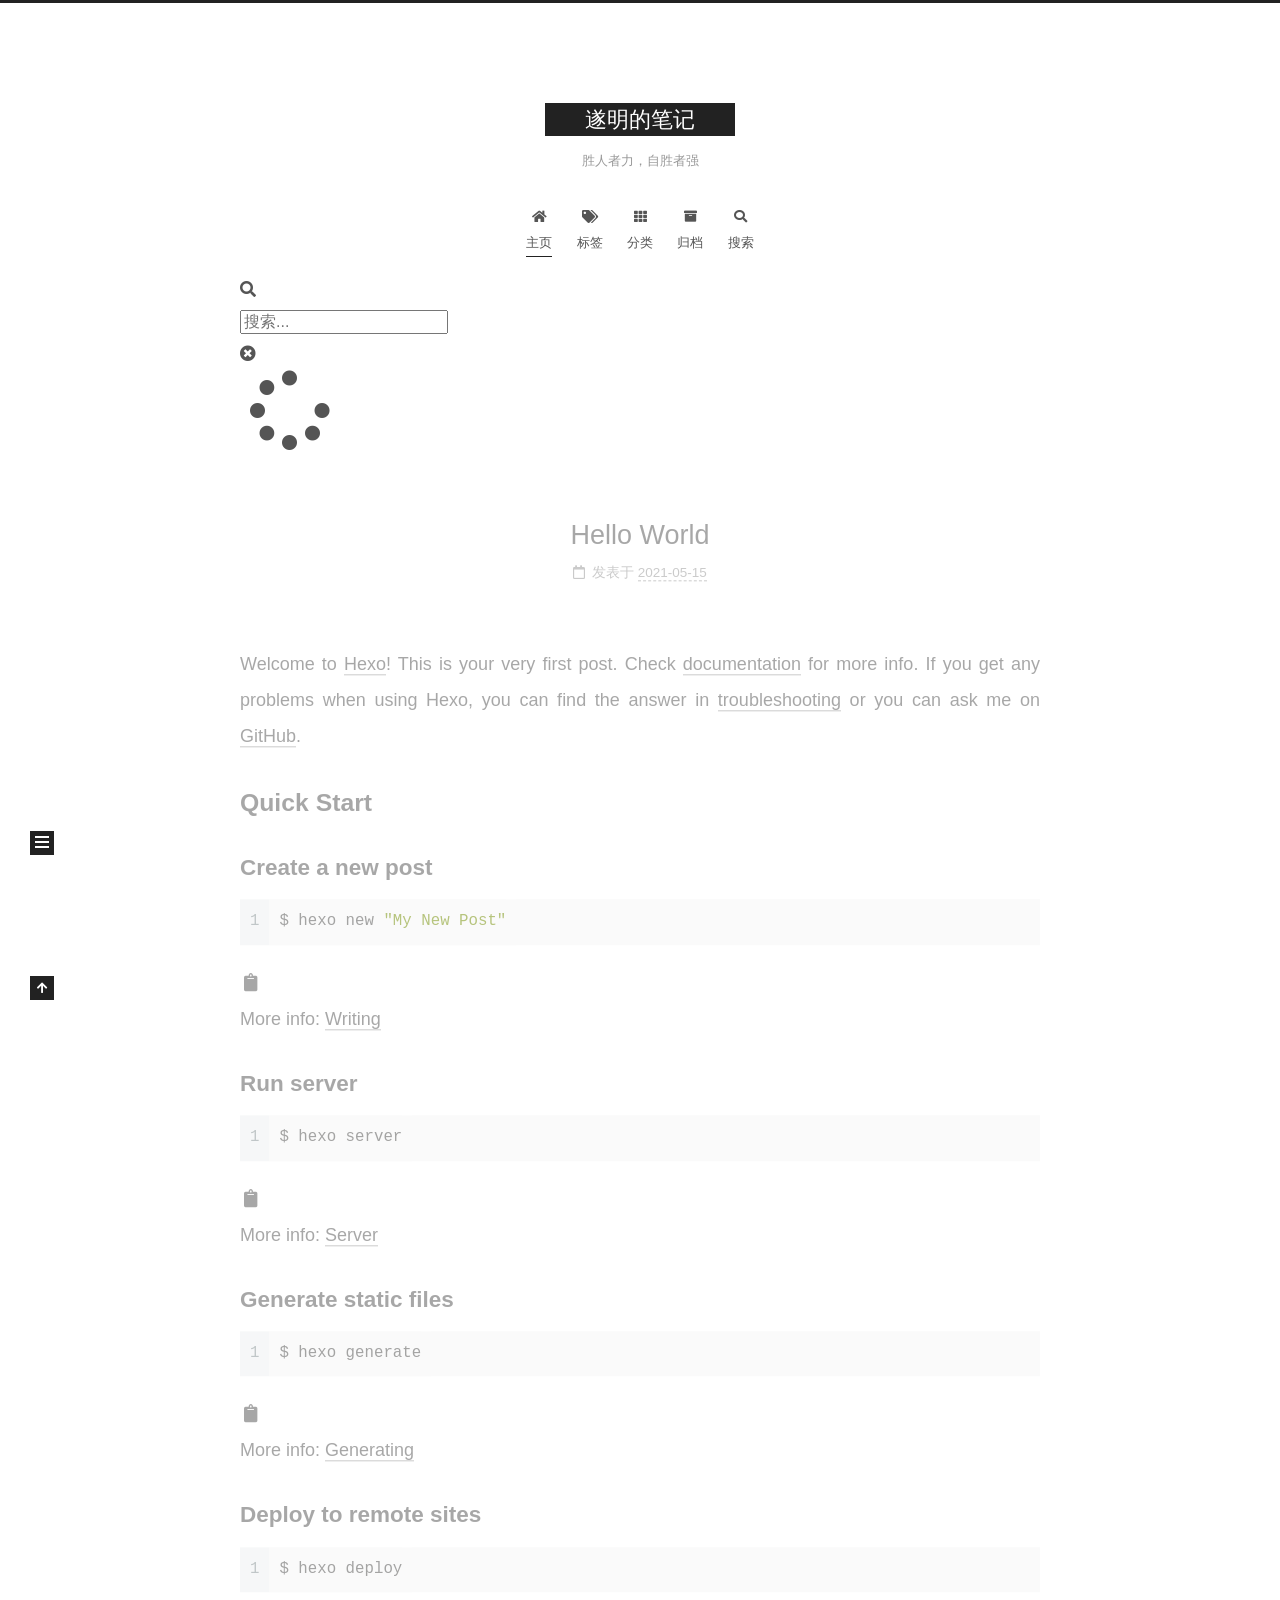
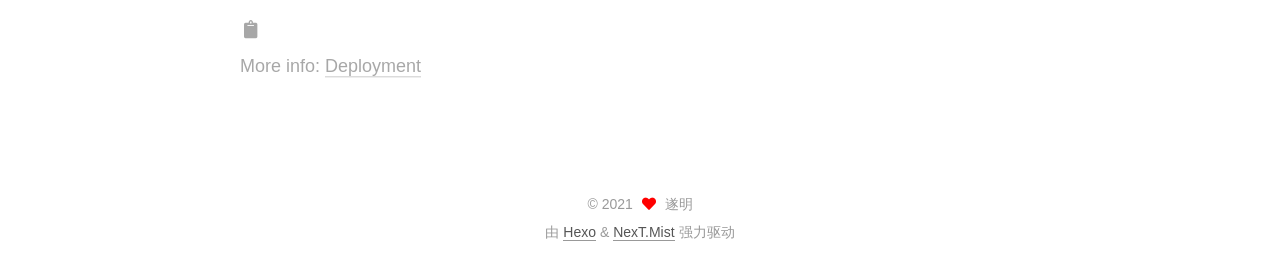
==== index.html @ ba022779 "Site updated: 2021-05-15 22:02:55" ====
<!DOCTYPE html>
<html lang="zh-CN">
<head>
  <meta charset="UTF-8">
<meta name="viewport" content="width=device-width, initial-scale=1, maximum-scale=2">
<meta name="theme-color" content="#222">
<meta name="generator" content="Hexo 5.4.0">
  <link rel="apple-touch-icon" sizes="180x180" href="/images/favicon.ico">
  <link rel="icon" type="image/png" sizes="32x32" href="/images/favicon.ico">
  <link rel="icon" type="image/png" sizes="16x16" href="/images/favicon.ico">
  <link rel="mask-icon" href="/images/favicon.ico" color="#222">

<link rel="stylesheet" href="/css/main.css">


<link rel="stylesheet" href="/lib/font-awesome/css/all.min.css">

<script id="hexo-configurations">
    var NexT = window.NexT || {};
    var CONFIG = {"hostname":"example.com","root":"/","scheme":"Mist","version":"7.8.0","exturl":false,"sidebar":{"position":"left","display":"post","padding":18,"offset":12,"onmobile":false},"copycode":{"enable":true,"show_result":true,"style":null},"back2top":{"enable":true,"sidebar":false,"scrollpercent":true},"bookmark":{"enable":false,"color":"#222","save":"auto"},"fancybox":false,"mediumzoom":false,"lazyload":false,"pangu":false,"comments":{"style":"tabs","active":null,"storage":true,"lazyload":false,"nav":null},"algolia":{"hits":{"per_page":10},"labels":{"input_placeholder":"Search for Posts","hits_empty":"We didn't find any results for the search: ${query}","hits_stats":"${hits} results found in ${time} ms"}},"localsearch":{"enable":true,"trigger":"auto","top_n_per_article":1,"unescape":false,"preload":false},"motion":{"enable":true,"async":false,"transition":{"post_block":"fadeIn","post_header":"slideDownIn","post_body":"slideDownIn","coll_header":"slideLeftIn","sidebar":"slideUpIn"}},"path":"search.xml"};
  </script>

  <meta property="og:type" content="website">
<meta property="og:title" content="遂明的笔记">
<meta property="og:url" content="http://example.com/index.html">
<meta property="og:site_name" content="遂明的笔记">
<meta property="og:locale" content="zh_CN">
<meta property="article:author" content="遂明">
<meta name="twitter:card" content="summary">

<link rel="canonical" href="http://example.com/">


<script id="page-configurations">
  // https://hexo.io/docs/variables.html
  CONFIG.page = {
    sidebar: "",
    isHome : true,
    isPost : false,
    lang   : 'zh-CN'
  };
</script>

  <title>遂明的笔记</title>
  






  <noscript>
  <style>
  .use-motion .brand,
  .use-motion .menu-item,
  .sidebar-inner,
  .use-motion .post-block,
  .use-motion .pagination,
  .use-motion .comments,
  .use-motion .post-header,
  .use-motion .post-body,
  .use-motion .collection-header { opacity: initial; }

  .use-motion .site-title,
  .use-motion .site-subtitle {
    opacity: initial;
    top: initial;
  }

  .use-motion .logo-line-before i { left: initial; }
  .use-motion .logo-line-after i { right: initial; }
  </style>
</noscript>

</head>

<body itemscope itemtype="http://schema.org/WebPage">
  <div class="container use-motion">
    <div class="headband"></div>

    <header class="header" itemscope itemtype="http://schema.org/WPHeader">
      <div class="header-inner"><div class="site-brand-container">
  <div class="site-nav-toggle">
    <div class="toggle" aria-label="切换导航栏">
      <span class="toggle-line toggle-line-first"></span>
      <span class="toggle-line toggle-line-middle"></span>
      <span class="toggle-line toggle-line-last"></span>
    </div>
  </div>

  <div class="site-meta">

    <a href="/" class="brand" rel="start">
      <span class="logo-line-before"><i></i></span>
      <h1 class="site-title">遂明的笔记</h1>
      <span class="logo-line-after"><i></i></span>
    </a>
      <p class="site-subtitle" itemprop="description">胜人者力，自胜者强</p>
  </div>

  <div class="site-nav-right">
    <div class="toggle popup-trigger">
        <i class="fa fa-search fa-fw fa-lg"></i>
    </div>
  </div>
</div>




<nav class="site-nav">
  <ul id="menu" class="main-menu menu">
        <li class="menu-item menu-item-主页">

    <a href="/" rel="section"><i class="fa fa-home fa-fw"></i>主页</a>

  </li>
        <li class="menu-item menu-item-标签">

    <a href="/tags/" rel="section"><i class="fa fa-tags fa-fw"></i>标签</a>

  </li>
        <li class="menu-item menu-item-分类">

    <a href="/categories/" rel="section"><i class="fa fa-th fa-fw"></i>分类</a>

  </li>
        <li class="menu-item menu-item-归档">

    <a href="/archives/" rel="section"><i class="fa fa-archive fa-fw"></i>归档</a>

  </li>
      <li class="menu-item menu-item-search">
        <a role="button" class="popup-trigger"><i class="fa fa-search fa-fw"></i>搜索
        </a>
      </li>
  </ul>
</nav>



  <div class="search-pop-overlay">
    <div class="popup search-popup">
        <div class="search-header">
  <span class="search-icon">
    <i class="fa fa-search"></i>
  </span>
  <div class="search-input-container">
    <input autocomplete="off" autocapitalize="off"
           placeholder="搜索..." spellcheck="false"
           type="search" class="search-input">
  </div>
  <span class="popup-btn-close">
    <i class="fa fa-times-circle"></i>
  </span>
</div>
<div id="search-result">
  <div id="no-result">
    <i class="fa fa-spinner fa-pulse fa-5x fa-fw"></i>
  </div>
</div>

    </div>
  </div>

</div>
    </header>

    
  <div class="back-to-top">
    <i class="fa fa-arrow-up"></i>
    <span>0%</span>
  </div>
  <div class="reading-progress-bar"></div>


    <main class="main">
      <div class="main-inner">
        <div class="content-wrap">
          

          <div class="content index posts-expand">
            
      
  
  
  <article itemscope itemtype="http://schema.org/Article" class="post-block" lang="zh-CN">
    <link itemprop="mainEntityOfPage" href="http://example.com/2021/05/15/6f0eca87f410/">

    <span hidden itemprop="author" itemscope itemtype="http://schema.org/Person">
      <meta itemprop="image" content="/images/avatar.gif">
      <meta itemprop="name" content="遂明">
      <meta itemprop="description" content="">
    </span>

    <span hidden itemprop="publisher" itemscope itemtype="http://schema.org/Organization">
      <meta itemprop="name" content="遂明的笔记">
    </span>
      <header class="post-header">
        <h2 class="post-title" itemprop="name headline">
          
            <a href="/2021/05/15/6f0eca87f410/" class="post-title-link" itemprop="url">Hello World</a>
        </h2>

        <div class="post-meta">
            <span class="post-meta-item">
              <span class="post-meta-item-icon">
                <i class="far fa-calendar"></i>
              </span>
              <span class="post-meta-item-text">发表于</span>
              

              <time title="创建时间：2021-05-15 21:25:19 / 修改时间：21:50:34" itemprop="dateCreated datePublished" datetime="2021-05-15T21:25:19+08:00">2021-05-15</time>
            </span>

          

        </div>
      </header>

    
    
    
    <div class="post-body" itemprop="articleBody">

      
          <p>Welcome to <a target="_blank" rel="noopener" href="https://hexo.io/">Hexo</a>! This is your very first post. Check <a target="_blank" rel="noopener" href="https://hexo.io/docs/">documentation</a> for more info. If you get any problems when using Hexo, you can find the answer in <a target="_blank" rel="noopener" href="https://hexo.io/docs/troubleshooting.html">troubleshooting</a> or you can ask me on <a target="_blank" rel="noopener" href="https://github.com/hexojs/hexo/issues">GitHub</a>.</p>
<h2 id="Quick-Start"><a href="#Quick-Start" class="headerlink" title="Quick Start"></a>Quick Start</h2><h3 id="Create-a-new-post"><a href="#Create-a-new-post" class="headerlink" title="Create a new post"></a>Create a new post</h3><figure class="highlight bash"><table><tr><td class="gutter"><pre><span class="line">1</span><br></pre></td><td class="code"><pre><span class="line">$ hexo new <span class="string">&quot;My New Post&quot;</span></span><br></pre></td></tr></table></figure>

<p>More info: <a target="_blank" rel="noopener" href="https://hexo.io/docs/writing.html">Writing</a></p>
<h3 id="Run-server"><a href="#Run-server" class="headerlink" title="Run server"></a>Run server</h3><figure class="highlight bash"><table><tr><td class="gutter"><pre><span class="line">1</span><br></pre></td><td class="code"><pre><span class="line">$ hexo server</span><br></pre></td></tr></table></figure>

<p>More info: <a target="_blank" rel="noopener" href="https://hexo.io/docs/server.html">Server</a></p>
<h3 id="Generate-static-files"><a href="#Generate-static-files" class="headerlink" title="Generate static files"></a>Generate static files</h3><figure class="highlight bash"><table><tr><td class="gutter"><pre><span class="line">1</span><br></pre></td><td class="code"><pre><span class="line">$ hexo generate</span><br></pre></td></tr></table></figure>

<p>More info: <a target="_blank" rel="noopener" href="https://hexo.io/docs/generating.html">Generating</a></p>
<h3 id="Deploy-to-remote-sites"><a href="#Deploy-to-remote-sites" class="headerlink" title="Deploy to remote sites"></a>Deploy to remote sites</h3><figure class="highlight bash"><table><tr><td class="gutter"><pre><span class="line">1</span><br></pre></td><td class="code"><pre><span class="line">$ hexo deploy</span><br></pre></td></tr></table></figure>

<p>More info: <a target="_blank" rel="noopener" href="https://hexo.io/docs/one-command-deployment.html">Deployment</a></p>

      
    </div>

    
    
    
      <footer class="post-footer">
        <div class="post-eof"></div>
      </footer>
  </article>
  
  
  


  



          </div>
          

<script>
  window.addEventListener('tabs:register', () => {
    let { activeClass } = CONFIG.comments;
    if (CONFIG.comments.storage) {
      activeClass = localStorage.getItem('comments_active') || activeClass;
    }
    if (activeClass) {
      let activeTab = document.querySelector(`a[href="#comment-${activeClass}"]`);
      if (activeTab) {
        activeTab.click();
      }
    }
  });
  if (CONFIG.comments.storage) {
    window.addEventListener('tabs:click', event => {
      if (!event.target.matches('.tabs-comment .tab-content .tab-pane')) return;
      let commentClass = event.target.classList[1];
      localStorage.setItem('comments_active', commentClass);
    });
  }
</script>

        </div>
          
  
  <div class="toggle sidebar-toggle">
    <span class="toggle-line toggle-line-first"></span>
    <span class="toggle-line toggle-line-middle"></span>
    <span class="toggle-line toggle-line-last"></span>
  </div>

  <aside class="sidebar">
    <div class="sidebar-inner">

      <ul class="sidebar-nav motion-element">
        <li class="sidebar-nav-toc">
          文章目录
        </li>
        <li class="sidebar-nav-overview">
          站点概览
        </li>
      </ul>

      <!--noindex-->
      <div class="post-toc-wrap sidebar-panel">
      </div>
      <!--/noindex-->

      <div class="site-overview-wrap sidebar-panel">
        <div class="site-author motion-element" itemprop="author" itemscope itemtype="http://schema.org/Person">
  <p class="site-author-name" itemprop="name">遂明</p>
  <div class="site-description" itemprop="description"></div>
</div>
<div class="site-state-wrap motion-element">
  <nav class="site-state">
      <div class="site-state-item site-state-posts">
          <a href="/archives">
          <span class="site-state-item-count">1</span>
          <span class="site-state-item-name">日志</span>
        </a>
      </div>
      <div class="site-state-item site-state-tags">
            <a href="/tags/">
        <span class="site-state-item-count">1</span>
        <span class="site-state-item-name">标签</span></a>
      </div>
  </nav>
</div>
  <div class="links-of-author motion-element">
      <span class="links-of-author-item">
        <a href="https://github.com/suiming" title="GitHub → https:&#x2F;&#x2F;github.com&#x2F;suiming" rel="noopener" target="_blank"><i class="fab fa-github fa-fw"></i>GitHub</a>
      </span>
      <span class="links-of-author-item">
        <a href="mailto:suiming.jx@gmail.com" title="E-Mail → mailto:suiming.jx@gmail.com" rel="noopener" target="_blank"><i class="fa fa-envelope fa-fw"></i>E-Mail</a>
      </span>
  </div>



      </div>

    </div>
  </aside>
  <div id="sidebar-dimmer"></div>


      </div>
    </main>

    <footer class="footer">
      <div class="footer-inner">
        

        

<div class="copyright">
  
  &copy; 
  <span itemprop="copyrightYear">2021</span>
  <span class="with-love">
    <i class="fa fa-heart"></i>
  </span>
  <span class="author" itemprop="copyrightHolder">遂明</span>
</div>
  <div class="powered-by">由 <a href="https://hexo.io/" class="theme-link" rel="noopener" target="_blank">Hexo</a> & <a href="https://mist.theme-next.org/" class="theme-link" rel="noopener" target="_blank">NexT.Mist</a> 强力驱动
  </div>

        








      </div>
    </footer>
  </div>

  
  <script src="/lib/anime.min.js"></script>
  <script src="/lib/velocity/velocity.min.js"></script>
  <script src="/lib/velocity/velocity.ui.min.js"></script>

<script src="/js/utils.js"></script>

<script src="/js/motion.js"></script>


<script src="/js/schemes/muse.js"></script>


<script src="/js/next-boot.js"></script>




  




  
<script src="/js/local-search.js"></script>













  

  

</body>
</html>
---- css/main.css ----
:root {
  --body-bg-color: #fff;
  --content-bg-color: #fff;
  --card-bg-color: #f5f5f5;
  --text-color: #555;
  --blockquote-color: #666;
  --link-color: #555;
  --link-hover-color: #222;
  --brand-color: #fff;
  --brand-hover-color: #fff;
  --table-row-odd-bg-color: #f9f9f9;
  --table-row-hover-bg-color: #f5f5f5;
  --menu-item-bg-color: #f5f5f5;
  --btn-default-bg: #222;
  --btn-default-color: #fff;
  --btn-default-border-color: #222;
  --btn-default-hover-bg: #fff;
  --btn-default-hover-color: #222;
  --btn-default-hover-border-color: #222;
}
html {
  line-height: 1.15; /* 1 */
  -webkit-text-size-adjust: 100%; /* 2 */
}
body {
  margin: 0;
}
main {
  display: block;
}
h1 {
  font-size: 2em;
  margin: 0.67em 0;
}
hr {
  box-sizing: content-box; /* 1 */
  height: 0; /* 1 */
  overflow: visible; /* 2 */
}
pre {
  font-family: monospace, monospace; /* 1 */
  font-size: 1em; /* 2 */
}
a {
  background: transparent;
}
abbr[title] {
  border-bottom: none; /* 1 */
  text-decoration: underline; /* 2 */
  text-decoration: underline dotted; /* 2 */
}
b,
strong {
  font-weight: bolder;
}
code,
kbd,
samp {
  font-family: monospace, monospace; /* 1 */
  font-size: 1em; /* 2 */
}
small {
  font-size: 80%;
}
sub,
sup {
  font-size: 75%;
  line-height: 0;
  position: relative;
  vertical-align: baseline;
}
sub {
  bottom: -0.25em;
}
sup {
  top: -0.5em;
}
img {
  border-style: none;
}
button,
input,
optgroup,
select,
textarea {
  font-family: inherit; /* 1 */
  font-size: 100%; /* 1 */
  line-height: 1.15; /* 1 */
  margin: 0; /* 2 */
}
button,
input {
/* 1 */
  overflow: visible;
}
button,
select {
/* 1 */
  text-transform: none;
}
button,
[type='button'],
[type='reset'],
[type='submit'] {
  -webkit-appearance: button;
}
button::-moz-focus-inner,
[type='button']::-moz-focus-inner,
[type='reset']::-moz-focus-inner,
[type='submit']::-moz-focus-inner {
  border-style: none;
  padding: 0;
}
button:-moz-focusring,
[type='button']:-moz-focusring,
[type='reset']:-moz-focusring,
[type='submit']:-moz-focusring {
  outline: 1px dotted ButtonText;
}
fieldset {
  padding: 0.35em 0.75em 0.625em;
}
legend {
  box-sizing: border-box; /* 1 */
  color: inherit; /* 2 */
  display: table; /* 1 */
  max-width: 100%; /* 1 */
  padding: 0; /* 3 */
  white-space: normal; /* 1 */
}
progress {
  vertical-align: baseline;
}
textarea {
  overflow: auto;
}
[type='checkbox'],
[type='radio'] {
  box-sizing: border-box; /* 1 */
  padding: 0; /* 2 */
}
[type='number']::-webkit-inner-spin-button,
[type='number']::-webkit-outer-spin-button {
  height: auto;
}
[type='search'] {
  outline-offset: -2px; /* 2 */
  -webkit-appearance: textfield; /* 1 */
}
[type='search']::-webkit-search-decoration {
  -webkit-appearance: none;
}
::-webkit-file-upload-button {
  font: inherit; /* 2 */
  -webkit-appearance: button; /* 1 */
}
details {
  display: block;
}
summary {
  display: list-item;
}
template {
  display: none;
}
[hidden] {
  display: none;
}
::selection {
  background: #262a30;
  color: #eee;
}
html,
body {
  height: 100%;
}
body {
  background: var(--body-bg-color);
  color: var(--text-color);
  font-family: 'Lato', "PingFang SC", "Microsoft YaHei", sans-serif;
  font-size: 1em;
  line-height: 2;
}
@media (max-width: 991px) {
  body {
    padding-left: 0 !important;
    padding-right: 0 !important;
  }
}
h1,
h2,
h3,
h4,
h5,
h6 {
  font-family: 'Lato', "PingFang SC", "Microsoft YaHei", sans-serif;
  font-weight: bold;
  line-height: 1.5;
  margin: 20px 0 15px;
}
h1 {
  font-size: 1.5em;
}
h2 {
  font-size: 1.375em;
}
h3 {
  font-size: 1.25em;
}
h4 {
  font-size: 1.125em;
}
h5 {
  font-size: 1em;
}
h6 {
  font-size: 0.875em;
}
p {
  margin: 0 0 20px 0;
}
a,
span.exturl {
  border-bottom: 1px solid #999;
  color: var(--link-color);
  outline: 0;
  text-decoration: none;
  overflow-wrap: break-word;
  word-wrap: break-word;
  cursor: pointer;
}
a:hover,
span.exturl:hover {
  border-bottom-color: var(--link-hover-color);
  color: var(--link-hover-color);
}
iframe,
img,
video {
  display: block;
  margin-left: auto;
  margin-right: auto;
  max-width: 100%;
}
hr {
  background-image: repeating-linear-gradient(-45deg, #ddd, #ddd 4px, transparent 4px, transparent 8px);
  border: 0;
  height: 3px;
  margin: 40px 0;
}
blockquote {
  border-left: 4px solid #ddd;
  color: var(--blockquote-color);
  margin: 0;
  padding: 0 15px;
}
blockquote cite::before {
  content: '-';
  padding: 0 5px;
}
dt {
  font-weight: bold;
}
dd {
  margin: 0;
  padding: 0;
}
kbd {
  background-color: #f5f5f5;
  background-image: linear-gradient(#eee, #fff, #eee);
  border: 1px solid #ccc;
  border-radius: 0.2em;
  box-shadow: 0.1em 0.1em 0.2em rgba(0,0,0,0.1);
  color: #555;
  font-family: inherit;
  padding: 0.1em 0.3em;
  white-space: nowrap;
}
.table-container {
  overflow: auto;
}
table {
  border-collapse: collapse;
  border-spacing: 0;
  font-size: 0.875em;
  margin: 0 0 20px 0;
  width: 100%;
}
tbody tr:nth-of-type(odd) {
  background: var(--table-row-odd-bg-color);
}
tbody tr:hover {
  background: var(--table-row-hover-bg-color);
}
caption,
th,
td {
  font-weight: normal;
  padding: 8px;
  vertical-align: middle;
}
th,
td {
  border: 1px solid #ddd;
  border-bottom: 3px solid #ddd;
}
th {
  font-weight: 700;
  padding-bottom: 10px;
}
td {
  border-bottom-width: 1px;
}
.btn {
  background: var(--btn-default-bg);
  border: 2px solid var(--btn-default-border-color);
  border-radius: 0;
  color: var(--btn-default-color);
  display: inline-block;
  font-size: 0.875em;
  line-height: 2;
  padding: 0 20px;
  text-decoration: none;
  transition-property: background-color;
  transition-delay: 0s;
  transition-duration: 0.2s;
  transition-timing-function: ease-in-out;
}
.btn:hover {
  background: var(--btn-default-hover-bg);
  border-color: var(--btn-default-hover-border-color);
  color: var(--btn-default-hover-color);
}
.btn + .btn {
  margin: 0 0 8px 8px;
}
.btn .fa-fw {
  text-align: left;
  width: 1.285714285714286em;
}
.toggle {
  line-height: 0;
}
.toggle .toggle-line {
  background: #fff;
  display: inline-block;
  height: 2px;
  left: 0;
  position: relative;
  top: 0;
  transition: all 0.4s;
  vertical-align: top;
  width: 100%;
}
.toggle .toggle-line:not(:first-child) {
  margin-top: 3px;
}
.toggle.toggle-arrow .toggle-line-first {
  left: 50%;
  top: 2px;
  transform: rotate(45deg);
  width: 50%;
}
.toggle.toggle-arrow .toggle-line-middle {
  left: 2px;
  width: 90%;
}
.toggle.toggle-arrow .toggle-line-last {
  left: 50%;
  top: -2px;
  transform: rotate(-45deg);
  width: 50%;
}
.toggle.toggle-close .toggle-line-first {
  transform: rotate(-45deg);
  top: 5px;
}
.toggle.toggle-close .toggle-line-middle {
  opacity: 0;
}
.toggle.toggle-close .toggle-line-last {
  transform: rotate(45deg);
  top: -5px;
}
.highlight,
pre {
  background: #f7f7f7;
  color: #4d4d4c;
  line-height: 1.6;
  margin: 0 auto 20px;
}
pre,
code {
  font-family: consolas, Menlo, monospace, "PingFang SC", "Microsoft YaHei";
}
code {
  background: #eee;
  border-radius: 3px;
  color: #555;
  padding: 2px 4px;
  overflow-wrap: break-word;
  word-wrap: break-word;
}
.highlight *::selection {
  background: #d6d6d6;
}
.highlight pre {
  border: 0;
  margin: 0;
  padding: 10px 0;
}
.highlight table {
  border: 0;
  margin: 0;
  width: auto;
}
.highlight td {
  border: 0;
  padding: 0;
}
.highlight figcaption {
  background: #eff2f3;
  color: #4d4d4c;
  display: flex;
  font-size: 0.875em;
  justify-content: space-between;
  line-height: 1.2;
  padding: 0.5em;
}
.highlight figcaption a {
  color: #4d4d4c;
}
.highlight figcaption a:hover {
  border-bottom-color: #4d4d4c;
}
.highlight .gutter {
  -moz-user-select: none;
  -ms-user-select: none;
  -webkit-user-select: none;
  user-select: none;
}
.highlight .gutter pre {
  background: #eff2f3;
  color: #869194;
  padding-left: 10px;
  padding-right: 10px;
  text-align: right;
}
.highlight .code pre {
  background: #f7f7f7;
  padding-left: 10px;
  width: 100%;
}
.gist table {
  width: auto;
}
.gist table td {
  border: 0;
}
pre {
  overflow: auto;
  padding: 10px;
}
pre code {
  background: none;
  color: #4d4d4c;
  font-size: 0.875em;
  padding: 0;
  text-shadow: none;
}
pre .deletion {
  background: #fdd;
}
pre .addition {
  background: #dfd;
}
pre .meta {
  color: #eab700;
  -moz-user-select: none;
  -ms-user-select: none;
  -webkit-user-select: none;
  user-select: none;
}
pre .comment {
  color: #8e908c;
}
pre .variable,
pre .attribute,
pre .tag,
pre .name,
pre .regexp,
pre .ruby .constant,
pre .xml .tag .title,
pre .xml .pi,
pre .xml .doctype,
pre .html .doctype,
pre .css .id,
pre .css .class,
pre .css .pseudo {
  color: #c82829;
}
pre .number,
pre .preprocessor,
pre .built_in,
pre .builtin-name,
pre .literal,
pre .params,
pre .constant,
pre .command {
  color: #f5871f;
}
pre .ruby .class .title,
pre .css .rules .attribute,
pre .string,
pre .symbol,
pre .value,
pre .inheritance,
pre .header,
pre .ruby .symbol,
pre .xml .cdata,
pre .special,
pre .formula {
  color: #718c00;
}
pre .title,
pre .css .hexcolor {
  color: #3e999f;
}
pre .function,
pre .python .decorator,
pre .python .title,
pre .ruby .function .title,
pre .ruby .title .keyword,
pre .perl .sub,
pre .javascript .title,
pre .coffeescript .title {
  color: #4271ae;
}
pre .keyword,
pre .javascript .function {
  color: #8959a8;
}
.blockquote-center {
  border-left: none;
  margin: 40px 0;
  padding: 0;
  position: relative;
  text-align: center;
}
.blockquote-center .fa {
  display: block;
  opacity: 0.6;
  position: absolute;
  width: 100%;
}
.blockquote-center .fa-quote-left {
  border-top: 1px solid #ccc;
  text-align: left;
  top: -20px;
}
.blockquote-center .fa-quote-right {
  border-bottom: 1px solid #ccc;
  text-align: right;
  bottom: -20px;
}
.blockquote-center p,
.blockquote-center div {
  text-align: center;
}
.post-body .group-picture img {
  margin: 0 auto;
  padding: 0 3px;
}
.group-picture-row {
  margin-bottom: 6px;
  overflow: hidden;
}
.group-picture-column {
  float: left;
  margin-bottom: 10px;
}
.post-body .label {
  color: #555;
  display: inline;
  padding: 0 2px;
}
.post-body .label.default {
  background: #f0f0f0;
}
.post-body .label.primary {
  background: #efe6f7;
}
.post-body .label.info {
  background: #e5f2f8;
}
.post-body .label.success {
  background: #e7f4e9;
}
.post-body .label.warning {
  background: #fcf6e1;
}
.post-body .label.danger {
  background: #fae8eb;
}
.post-body .tabs {
  margin-bottom: 20px;
}
.post-body .tabs,
.tabs-comment {
  display: block;
  padding-top: 10px;
  position: relative;
}
.post-body .tabs ul.nav-tabs,
.tabs-comment ul.nav-tabs {
  display: flex;
  flex-wrap: wrap;
  margin: 0;
  margin-bottom: -1px;
  padding: 0;
}
@media (max-width: 413px) {
  .post-body .tabs ul.nav-tabs,
  .tabs-comment ul.nav-tabs {
    display: block;
    margin-bottom: 5px;
  }
}
.post-body .tabs ul.nav-tabs li.tab,
.tabs-comment ul.nav-tabs li.tab {
  border-bottom: 1px solid #ddd;
  border-left: 1px solid transparent;
  border-right: 1px solid transparent;
  border-top: 3px solid transparent;
  flex-grow: 1;
  list-style-type: none;
  border-radius: 0 0 0 0;
}
@media (max-width: 413px) {
  .post-body .tabs ul.nav-tabs li.tab,
  .tabs-comment ul.nav-tabs li.tab {
    border-bottom: 1px solid transparent;
    border-left: 3px solid transparent;
    border-right: 1px solid transparent;
    border-top: 1px solid transparent;
  }
}
@media (max-width: 413px) {
  .post-body .tabs ul.nav-tabs li.tab,
  .tabs-comment ul.nav-tabs li.tab {
    border-radius: 0;
  }
}
.post-body .tabs ul.nav-tabs li.tab a,
.tabs-comment ul.nav-tabs li.tab a {
  border-bottom: initial;
  display: block;
  line-height: 1.8;
  outline: 0;
  padding: 0.25em 0.75em;
  text-align: center;
  transition-delay: 0s;
  transition-duration: 0.2s;
  transition-timing-function: ease-out;
}
.post-body .tabs ul.nav-tabs li.tab a i,
.tabs-comment ul.nav-tabs li.tab a i {
  width: 1.285714285714286em;
}
.post-body .tabs ul.nav-tabs li.tab.active,
.tabs-comment ul.nav-tabs li.tab.active {
  border-bottom: 1px solid transparent;
  border-left: 1px solid #ddd;
  border-right: 1px solid #ddd;
  border-top: 3px solid #fc6423;
}
@media (max-width: 413px) {
  .post-body .tabs ul.nav-tabs li.tab.active,
  .tabs-comment ul.nav-tabs li.tab.active {
    border-bottom: 1px solid #ddd;
    border-left: 3px solid #fc6423;
    border-right: 1px solid #ddd;
    border-top: 1px solid #ddd;
  }
}
.post-body .tabs ul.nav-tabs li.tab.active a,
.tabs-comment ul.nav-tabs li.tab.active a {
  color: var(--link-color);
  cursor: default;
}
.post-body .tabs .tab-content .tab-pane,
.tabs-comment .tab-content .tab-pane {
  border: 1px solid #ddd;
  border-top: 0;
  padding: 20px 20px 0 20px;
  border-radius: 0;
}
.post-body .tabs .tab-content .tab-pane:not(.active),
.tabs-comment .tab-content .tab-pane:not(.active) {
  display: none;
}
.post-body .tabs .tab-content .tab-pane.active,
.tabs-comment .tab-content .tab-pane.active {
  display: block;
}
.post-body .tabs .tab-content .tab-pane.active:nth-of-type(1),
.tabs-comment .tab-content .tab-pane.active:nth-of-type(1) {
  border-radius: 0 0 0 0;
}
@media (max-width: 413px) {
  .post-body .tabs .tab-content .tab-pane.active:nth-of-type(1),
  .tabs-comment .tab-content .tab-pane.active:nth-of-type(1) {
    border-radius: 0;
  }
}
.post-body .note {
  border-radius: 3px;
  margin-bottom: 20px;
  padding: 1em;
  position: relative;
  border: 1px solid #eee;
  border-left-width: 5px;
}
.post-body .note h2,
.post-body .note h3,
.post-body .note h4,
.post-body .note h5,
.post-body .note h6 {
  margin-top: 0;
  border-bottom: initial;
  margin-bottom: 0;
  padding-top: 0;
}
.post-body .note p:first-child,
.post-body .note ul:first-child,
.post-body .note ol:first-child,
.post-body .note table:first-child,
.post-body .note pre:first-child,
.post-body .note blockquote:first-child,
.post-body .note img:first-child {
  margin-top: 0;
}
.post-body .note p:last-child,
.post-body .note ul:last-child,
.post-body .note ol:last-child,
.post-body .note table:last-child,
.post-body .note pre:last-child,
.post-body .note blockquote:last-child,
.post-body .note img:last-child {
  margin-bottom: 0;
}
.post-body .note.default {
  border-left-color: #777;
}
.post-body .note.default h2,
.post-body .note.default h3,
.post-body .note.default h4,
.post-body .note.default h5,
.post-body .note.default h6 {
  color: #777;
}
.post-body .note.primary {
  border-left-color: #6f42c1;
}
.post-body .note.primary h2,
.post-body .note.primary h3,
.post-body .note.primary h4,
.post-body .note.primary h5,
.post-body .note.primary h6 {
  color: #6f42c1;
}
.post-body .note.info {
  border-left-color: #428bca;
}
.post-body .note.info h2,
.post-body .note.info h3,
.post-body .note.info h4,
.post-body .note.info h5,
.post-body .note.info h6 {
  color: #428bca;
}
.post-body .note.success {
  border-left-color: #5cb85c;
}
.post-body .note.success h2,
.post-body .note.success h3,
.post-body .note.success h4,
.post-body .note.success h5,
.post-body .note.success h6 {
  color: #5cb85c;
}
.post-body .note.warning {
  border-left-color: #f0ad4e;
}
.post-body .note.warning h2,
.post-body .note.warning h3,
.post-body .note.warning h4,
.post-body .note.warning h5,
.post-body .note.warning h6 {
  color: #f0ad4e;
}
.post-body .note.danger {
  border-left-color: #d9534f;
}
.post-body .note.danger h2,
.post-body .note.danger h3,
.post-body .note.danger h4,
.post-body .note.danger h5,
.post-body .note.danger h6 {
  color: #d9534f;
}
.pagination .prev,
.pagination .next,
.pagination .page-number,
.pagination .space {
  display: inline-block;
  margin: 0 10px;
  padding: 0 11px;
  position: relative;
  top: -1px;
}
@media (max-width: 767px) {
  .pagination .prev,
  .pagination .next,
  .pagination .page-number,
  .pagination .space {
    margin: 0 5px;
  }
}
.pagination {
  border-top: 1px solid #eee;
  margin: 120px 0 0;
  text-align: center;
}
.pagination .prev,
.pagination .next,
.pagination .page-number {
  border-bottom: 0;
  border-top: 1px solid #eee;
  transition-property: border-color;
  transition-delay: 0s;
  transition-duration: 0.2s;
  transition-timing-function: ease-in-out;
}
.pagination .prev:hover,
.pagination .next:hover,
.pagination .page-number:hover {
  border-top-color: #222;
}
.pagination .space {
  margin: 0;
  padding: 0;
}
.pagination .prev {
  margin-left: 0;
}
.pagination .next {
  margin-right: 0;
}
.pagination .page-number.current {
  background: #ccc;
  border-top-color: #ccc;
  color: #fff;
}
@media (max-width: 767px) {
  .pagination {
    border-top: none;
  }
  .pagination .prev,
  .pagination .next,
  .pagination .page-number {
    border-bottom: 1px solid #eee;
    border-top: 0;
    margin-bottom: 10px;
    padding: 0 10px;
  }
  .pagination .prev:hover,
  .pagination .next:hover,
  .pagination .page-number:hover {
    border-bottom-color: #222;
  }
}
.comments {
  margin-top: 60px;
  overflow: hidden;
}
.comment-button-group {
  display: flex;
  flex-wrap: wrap-reverse;
  justify-content: center;
  margin: 1em 0;
}
.comment-button-group .comment-button {
  margin: 0.1em 0.2em;
}
.comment-button-group .comment-button.active {
  background: var(--btn-default-hover-bg);
  border-color: var(--btn-default-hover-border-color);
  color: var(--btn-default-hover-color);
}
.comment-position {
  display: none;
}
.comment-position.active {
  display: block;
}
.tabs-comment {
  background: var(--content-bg-color);
  margin-top: 4em;
  padding-top: 0;
}
.tabs-comment .comments {
  border: 0;
  box-shadow: none;
  margin-top: 0;
  padding-top: 0;
}
.container {
  min-height: 100%;
  position: relative;
}
.main-inner {
  margin: 0 auto;
  width: 700px;
}
@media (min-width: 1200px) {
  .main-inner {
    width: 800px;
  }
}
@media (min-width: 1600px) {
  .main-inner {
    width: 900px;
  }
}
@media (max-width: 767px) {
  .content-wrap {
    padding: 0 20px;
  }
}
.header {
  background: transparent;
}
.header-inner {
  margin: 0 auto;
  width: 700px;
}
@media (min-width: 1200px) {
  .header-inner {
    width: 800px;
  }
}
@media (min-width: 1600px) {
  .header-inner {
    width: 900px;
  }
}
.site-brand-container {
  display: flex;
  flex-shrink: 0;
  padding: 0 10px;
}
.headband {
  background: #222;
  height: 3px;
}
.site-meta {
  flex-grow: 1;
  text-align: center;
}
@media (max-width: 767px) {
  .site-meta {
    text-align: center;
  }
}
.brand {
  border-bottom: none;
  color: var(--brand-color);
  display: inline-block;
  line-height: 1.375em;
  padding: 0 40px;
  position: relative;
}
.brand:hover {
  color: var(--brand-hover-color);
}
.site-title {
  font-family: 'Lato', "PingFang SC", "Microsoft YaHei", sans-serif;
  font-size: 1.375em;
  font-weight: normal;
  margin: 0;
}
.site-subtitle {
  color: #999;
  font-size: 0.8125em;
  margin: 10px 0;
}
.use-motion .brand {
  opacity: 0;
}
.use-motion .site-title,
.use-motion .site-subtitle,
.use-motion .custom-logo-image {
  opacity: 0;
  position: relative;
  top: -10px;
}
.site-nav-toggle,
.site-nav-right {
  display: none;
}
@media (max-width: 767px) {
  .site-nav-toggle,
  .site-nav-right {
    display: flex;
    flex-direction: column;
    justify-content: center;
  }
}
.site-nav-toggle .toggle,
.site-nav-right .toggle {
  color: var(--text-color);
  padding: 10px;
  width: 22px;
}
.site-nav-toggle .toggle .toggle-line,
.site-nav-right .toggle .toggle-line {
  background: var(--text-color);
  border-radius: 1px;
}
.site-nav {
  display: block;
}
@media (max-width: 767px) {
  .site-nav {
    clear: both;
    display: none;
  }
}
.site-nav.site-nav-on {
  display: block;
}
.menu {
  margin-top: 20px;
  padding-left: 0;
  text-align: center;
}
.menu-item {
  display: inline-block;
  list-style: none;
  margin: 0 10px;
}
@media (max-width: 767px) {
  .menu-item {
    display: block;
    margin-top: 10px;
  }
  .menu-item.menu-item-search {
    display: none;
  }
}
.menu-item a,
.menu-item span.exturl {
  border-bottom: 0;
  display: block;
  font-size: 0.8125em;
  transition-property: border-color;
  transition-delay: 0s;
  transition-duration: 0.2s;
  transition-timing-function: ease-in-out;
}
@media (hover: none) {
  .menu-item a:hover,
  .menu-item span.exturl:hover {
    border-bottom-color: transparent !important;
  }
}
.menu-item .fa,
.menu-item .fab,
.menu-item .far,
.menu-item .fas {
  margin-right: 8px;
}
.menu-item .badge {
  display: inline-block;
  font-weight: bold;
  line-height: 1;
  margin-left: 0.35em;
  margin-top: 0.35em;
  text-align: center;
  white-space: nowrap;
}
@media (max-width: 767px) {
  .menu-item .badge {
    float: right;
    margin-left: 0;
  }
}
.menu-item-active a,
.menu .menu-item a:hover,
.menu .menu-item span.exturl:hover {
  background: var(--menu-item-bg-color);
}
.use-motion .menu-item {
  opacity: 0;
}
.sidebar {
  background: #222;
  bottom: 0;
  box-shadow: inset 0 2px 6px #000;
  position: fixed;
  top: 0;
}
@media (max-width: 991px) {
  .sidebar {
    display: none;
  }
}
.sidebar-inner {
  color: #999;
  padding: 18px 10px;
  text-align: center;
}
.cc-license {
  margin-top: 10px;
  text-align: center;
}
.cc-license .cc-opacity {
  border-bottom: none;
  opacity: 0.7;
}
.cc-license .cc-opacity:hover {
  opacity: 0.9;
}
.cc-license img {
  display: inline-block;
}
.site-author-image {
  border: 2px solid #333;
  display: block;
  margin: 0 auto;
  max-width: 96px;
  padding: 2px;
}
.site-author-name {
  color: #f5f5f5;
  font-weight: normal;
  margin: 5px 0 0;
  text-align: center;
}
.site-description {
  color: #999;
  font-size: 1em;
  margin-top: 5px;
  text-align: center;
}
.links-of-author {
  margin-top: 15px;
}
.links-of-author a,
.links-of-author span.exturl {
  border-bottom-color: #555;
  display: inline-block;
  font-size: 0.8125em;
  margin-bottom: 10px;
  margin-right: 10px;
  vertical-align: middle;
}
.links-of-author a::before,
.links-of-author span.exturl::before {
  background: #cbf067;
  border-radius: 50%;
  content: ' ';
  display: inline-block;
  height: 4px;
  margin-right: 3px;
  vertical-align: middle;
  width: 4px;
}
.sidebar-button {
  margin-top: 15px;
}
.sidebar-button a {
  border: 1px solid #fc6423;
  border-radius: 4px;
  color: #fc6423;
  display: inline-block;
  padding: 0 15px;
}
.sidebar-button a .fa,
.sidebar-button a .fab,
.sidebar-button a .far,
.sidebar-button a .fas {
  margin-right: 5px;
}
.sidebar-button a:hover {
  background: #fc6423;
  border: 1px solid #fc6423;
  color: #fff;
}
.sidebar-button a:hover .fa,
.sidebar-button a:hover .fab,
.sidebar-button a:hover .far,
.sidebar-button a:hover .fas {
  color: #fff;
}
.links-of-blogroll {
  font-size: 0.8125em;
  margin-top: 10px;
}
.links-of-blogroll-title {
  font-size: 0.875em;
  font-weight: 600;
  margin-top: 0;
}
.links-of-blogroll-list {
  list-style: none;
  margin: 0;
  padding: 0;
}
#sidebar-dimmer {
  display: none;
}
@media (max-width: 767px) {
  #sidebar-dimmer {
    background: #000;
    display: block;
    height: 100%;
    left: 100%;
    opacity: 0;
    position: fixed;
    top: 0;
    width: 100%;
    z-index: 1100;
  }
  .sidebar-active + #sidebar-dimmer {
    opacity: 0.7;
    transform: translateX(-100%);
    transition: opacity 0.5s;
  }
}
.sidebar-nav {
  margin: 0;
  padding-bottom: 20px;
  padding-left: 0;
}
.sidebar-nav li {
  border-bottom: 1px solid transparent;
  color: #666;
  cursor: pointer;
  display: inline-block;
  font-size: 0.875em;
}
.sidebar-nav li.sidebar-nav-overview {
  margin-left: 10px;
}
.sidebar-nav li:hover {
  color: #f5f5f5;
}
.sidebar-nav .sidebar-nav-active {
  border-bottom-color: #87daff;
  color: #87daff;
}
.sidebar-nav .sidebar-nav-active:hover {
  color: #87daff;
}
.sidebar-panel {
  display: none;
  overflow-x: hidden;
  overflow-y: auto;
}
.sidebar-panel-active {
  display: block;
}
.sidebar-toggle {
  background: #222;
  bottom: 45px;
  cursor: pointer;
  height: 14px;
  left: 30px;
  padding: 5px;
  position: fixed;
  width: 14px;
  z-index: 1300;
}
@media (max-width: 991px) {
  .sidebar-toggle {
    left: 20px;
    opacity: 0.8;
    display: none;
  }
}
.sidebar-toggle:hover .toggle-line {
  background: #87daff;
}
.post-toc {
  font-size: 0.875em;
}
.post-toc ol {
  list-style: none;
  margin: 0;
  padding: 0 2px 5px 10px;
  text-align: left;
}
.post-toc ol > ol {
  padding-left: 0;
}
.post-toc ol a {
  transition-property: all;
  transition-delay: 0s;
  transition-duration: 0.2s;
  transition-timing-function: ease-in-out;
}
.post-toc .nav-item {
  line-height: 1.8;
  overflow: hidden;
  text-overflow: ellipsis;
  white-space: nowrap;
}
.post-toc .nav .nav-child {
  display: none;
}
.post-toc .nav .active > .nav-child {
  display: block;
}
.post-toc .nav .active-current > .nav-child {
  display: block;
}
.post-toc .nav .active-current > .nav-child > .nav-item {
  display: block;
}
.post-toc .nav .active > a {
  border-bottom-color: #87daff;
  color: #87daff;
}
.post-toc .nav .active-current > a {
  color: #87daff;
}
.post-toc .nav .active-current > a:hover {
  color: #87daff;
}
.site-state {
  display: flex;
  justify-content: center;
  line-height: 1.4;
  margin-top: 10px;
  overflow: hidden;
  text-align: center;
  white-space: nowrap;
}
.site-state-item {
  padding: 0 15px;
}
.site-state-item:not(:first-child) {
  border-left: 1px solid #333;
}
.site-state-item a {
  border-bottom: none;
}
.site-state-item-count {
  display: block;
  font-size: 1.25em;
  font-weight: 600;
  text-align: center;
}
.site-state-item-name {
  color: inherit;
  font-size: 0.875em;
}
.footer {
  color: #999;
  font-size: 0.875em;
  padding: 20px 0;
}
.footer.footer-fixed {
  bottom: 0;
  left: 0;
  position: absolute;
  right: 0;
}
.footer-inner {
  box-sizing: border-box;
  margin: 0 auto;
  text-align: center;
  width: 700px;
}
@media (min-width: 1200px) {
  .footer-inner {
    width: 800px;
  }
}
@media (min-width: 1600px) {
  .footer-inner {
    width: 900px;
  }
}
.languages {
  display: inline-block;
  font-size: 1.125em;
  position: relative;
}
.languages .lang-select-label span {
  margin: 0 0.5em;
}
.languages .lang-select {
  height: 100%;
  left: 0;
  opacity: 0;
  position: absolute;
  top: 0;
  width: 100%;
}
.with-love {
  color: #ff0000;
  display: inline-block;
  margin: 0 5px;
}
.powered-by,
.theme-info {
  display: inline-block;
}
@-moz-keyframes iconAnimate {
  0%, 100% {
    transform: scale(1);
  }
  10%, 30% {
    transform: scale(0.9);
  }
  20%, 40%, 60%, 80% {
    transform: scale(1.1);
  }
  50%, 70% {
    transform: scale(1.1);
  }
}
@-webkit-keyframes iconAnimate {
  0%, 100% {
    transform: scale(1);
  }
  10%, 30% {
    transform: scale(0.9);
  }
  20%, 40%, 60%, 80% {
    transform: scale(1.1);
  }
  50%, 70% {
    transform: scale(1.1);
  }
}
@-o-keyframes iconAnimate {
  0%, 100% {
    transform: scale(1);
  }
  10%, 30% {
    transform: scale(0.9);
  }
  20%, 40%, 60%, 80% {
    transform: scale(1.1);
  }
  50%, 70% {
    transform: scale(1.1);
  }
}
@keyframes iconAnimate {
  0%, 100% {
    transform: scale(1);
  }
  10%, 30% {
    transform: scale(0.9);
  }
  20%, 40%, 60%, 80% {
    transform: scale(1.1);
  }
  50%, 70% {
    transform: scale(1.1);
  }
}
.back-to-top {
  font-size: 12px;
  text-align: center;
  transition-delay: 0s;
  transition-duration: 0.2s;
  transition-timing-function: ease-in-out;
}
.back-to-top {
  background: #222;
  bottom: -100px;
  box-sizing: border-box;
  color: #fff;
  cursor: pointer;
  left: 30px;
  opacity: 1;
  padding: 0 6px;
  position: fixed;
  transition-property: bottom;
  z-index: 1300;
  width: 24px;
}
.back-to-top span {
  display: none;
}
.back-to-top:hover {
  color: #87daff;
}
.back-to-top.back-to-top-on {
  bottom: 19px;
}
@media (max-width: 991px) {
  .back-to-top {
    left: 20px;
    opacity: 0.8;
  }
}
.post-body {
  font-family: 'Lato', "PingFang SC", "Microsoft YaHei", sans-serif;
  overflow-wrap: break-word;
  word-wrap: break-word;
}
@media (min-width: 1200px) {
  .post-body {
    font-size: 1.125em;
  }
}
.post-body .exturl .fa {
  font-size: 0.875em;
  margin-left: 4px;
}
.post-body .image-caption,
.post-body .figure .caption {
  color: #999;
  font-size: 0.875em;
  font-weight: bold;
  line-height: 1;
  margin: -20px auto 15px;
  text-align: center;
}
.post-sticky-flag {
  display: inline-block;
  transform: rotate(30deg);
}
.post-button {
  margin-top: 40px;
  text-align: center;
}
.use-motion .post-block,
.use-motion .pagination,
.use-motion .comments {
  opacity: 0;
}
.use-motion .post-header {
  opacity: 0;
}
.use-motion .post-body {
  opacity: 0;
}
.use-motion .collection-header {
  opacity: 0;
}
.posts-collapse {
  margin-left: 35px;
  position: relative;
}
@media (max-width: 767px) {
  .posts-collapse {
    margin-left: 0px;
    margin-right: 0px;
  }
}
.posts-collapse .collection-title {
  font-size: 1.125em;
  position: relative;
}
.posts-collapse .collection-title::before {
  background: #999;
  border: 1px solid #fff;
  border-radius: 50%;
  content: ' ';
  height: 10px;
  left: 0;
  margin-left: -6px;
  margin-top: -4px;
  position: absolute;
  top: 50%;
  width: 10px;
}
.posts-collapse .collection-year {
  font-size: 1.5em;
  font-weight: bold;
  margin: 60px 0;
  position: relative;
}
.posts-collapse .collection-year::before {
  background: #bbb;
  border-radius: 50%;
  content: ' ';
  height: 8px;
  left: 0;
  margin-left: -4px;
  margin-top: -4px;
  position: absolute;
  top: 50%;
  width: 8px;
}
.posts-collapse .collection-header {
  display: block;
  margin: 0 0 0 20px;
}
.posts-collapse .collection-header small {
  color: #bbb;
  margin-left: 5px;
}
.posts-collapse .post-header {
  border-bottom: 1px dashed #ccc;
  margin: 30px 0;
  padding-left: 15px;
  position: relative;
  transition-property: border;
  transition-delay: 0s;
  transition-duration: 0.2s;
  transition-timing-function: ease-in-out;
}
.posts-collapse .post-header::before {
  background: #bbb;
  border: 1px solid #fff;
  border-radius: 50%;
  content: ' ';
  height: 6px;
  left: 0;
  margin-left: -4px;
  position: absolute;
  top: 0.75em;
  transition-property: background;
  width: 6px;
  transition-delay: 0s;
  transition-duration: 0.2s;
  transition-timing-function: ease-in-out;
}
.posts-collapse .post-header:hover {
  border-bottom-color: #666;
}
.posts-collapse .post-header:hover::before {
  background: #222;
}
.posts-collapse .post-meta {
  display: inline;
  font-size: 0.75em;
  margin-right: 10px;
}
.posts-collapse .post-title {
  display: inline;
}
.posts-collapse .post-title a,
.posts-collapse .post-title span.exturl {
  border-bottom: none;
  color: var(--link-color);
}
.posts-collapse .post-title .fa-external-link-alt {
  font-size: 0.875em;
  margin-left: 5px;
}
.posts-collapse::before {
  background: #f5f5f5;
  content: ' ';
  height: 100%;
  left: 0;
  margin-left: -2px;
  position: absolute;
  top: 1.25em;
  width: 4px;
}
.post-eof {
  background: #ccc;
  height: 1px;
  margin: 80px auto 60px;
  text-align: center;
  width: 8%;
}
.post-block:last-of-type .post-eof {
  display: none;
}
.content {
  padding-top: 40px;
}
@media (min-width: 992px) {
  .post-body {
    text-align: justify;
  }
}
@media (max-width: 991px) {
  .post-body {
    text-align: justify;
  }
}
.post-body h1,
.post-body h2,
.post-body h3,
.post-body h4,
.post-body h5,
.post-body h6 {
  padding-top: 10px;
}
.post-body h1 .header-anchor,
.post-body h2 .header-anchor,
.post-body h3 .header-anchor,
.post-body h4 .header-anchor,
.post-body h5 .header-anchor,
.post-body h6 .header-anchor {
  border-bottom-style: none;
  color: #ccc;
  float: right;
  margin-left: 10px;
  visibility: hidden;
}
.post-body h1 .header-anchor:hover,
.post-body h2 .header-anchor:hover,
.post-body h3 .header-anchor:hover,
.post-body h4 .header-anchor:hover,
.post-body h5 .header-anchor:hover,
.post-body h6 .header-anchor:hover {
  color: inherit;
}
.post-body h1:hover .header-anchor,
.post-body h2:hover .header-anchor,
.post-body h3:hover .header-anchor,
.post-body h4:hover .header-anchor,
.post-body h5:hover .header-anchor,
.post-body h6:hover .header-anchor {
  visibility: visible;
}
.post-body iframe,
.post-body img,
.post-body video {
  margin-bottom: 20px;
}
.post-body .video-container {
  height: 0;
  margin-bottom: 20px;
  overflow: hidden;
  padding-top: 75%;
  position: relative;
  width: 100%;
}
.post-body .video-container iframe,
.post-body .video-container object,
.post-body .video-container embed {
  height: 100%;
  left: 0;
  margin: 0;
  position: absolute;
  top: 0;
  width: 100%;
}
.post-gallery {
  align-items: center;
  display: grid;
  grid-gap: 10px;
  grid-template-columns: 1fr 1fr 1fr;
  margin-bottom: 20px;
}
@media (max-width: 767px) {
  .post-gallery {
    grid-template-columns: 1fr 1fr;
  }
}
.post-gallery a {
  border: 0;
}
.post-gallery img {
  margin: 0;
}
.posts-expand .post-header {
  font-size: 1.125em;
}
.posts-expand .post-title {
  font-size: 1.5em;
  font-weight: normal;
  margin: initial;
  text-align: center;
  overflow-wrap: break-word;
  word-wrap: break-word;
}
.posts-expand .post-title-link {
  border-bottom: none;
  color: var(--link-color);
  display: inline-block;
  position: relative;
  vertical-align: top;
}
.posts-expand .post-title-link::before {
  background: var(--link-color);
  bottom: 0;
  content: '';
  height: 2px;
  left: 0;
  position: absolute;
  transform: scaleX(0);
  visibility: hidden;
  width: 100%;
  transition-delay: 0s;
  transition-duration: 0.2s;
  transition-timing-function: ease-in-out;
}
.posts-expand .post-title-link:hover::before {
  transform: scaleX(1);
  visibility: visible;
}
.posts-expand .post-title-link .fa-external-link-alt {
  font-size: 0.875em;
  margin-left: 5px;
}
.posts-expand .post-meta {
  color: #999;
  font-family: 'Lato', "PingFang SC", "Microsoft YaHei", sans-serif;
  font-size: 0.75em;
  margin: 3px 0 60px 0;
  text-align: center;
}
.posts-expand .post-meta .post-description {
  font-size: 0.875em;
  margin-top: 2px;
}
.posts-expand .post-meta time {
  border-bottom: 1px dashed #999;
  cursor: pointer;
}
.post-meta .post-meta-item + .post-meta-item::before {
  content: '|';
  margin: 0 0.5em;
}
.post-meta-divider {
  margin: 0 0.5em;
}
.post-meta-item-icon {
  margin-right: 3px;
}
@media (max-width: 991px) {
  .post-meta-item-icon {
    display: inline-block;
  }
}
@media (max-width: 991px) {
  .post-meta-item-text {
    display: none;
  }
}
.post-nav {
  border-top: 1px solid #eee;
  display: flex;
  justify-content: space-between;
  margin-top: 15px;
  padding: 10px 5px 0;
}
.post-nav-item {
  flex: 1;
}
.post-nav-item a {
  border-bottom: none;
  display: block;
  font-size: 0.875em;
  line-height: 1.6;
  position: relative;
}
.post-nav-item a:active {
  top: 2px;
}
.post-nav-item .fa {
  font-size: 0.75em;
}
.post-nav-item:first-child {
  margin-right: 15px;
}
.post-nav-item:first-child .fa {
  margin-right: 5px;
}
.post-nav-item:last-child {
  margin-left: 15px;
  text-align: right;
}
.post-nav-item:last-child .fa {
  margin-left: 5px;
}
.rtl.post-body p,
.rtl.post-body a,
.rtl.post-body h1,
.rtl.post-body h2,
.rtl.post-body h3,
.rtl.post-body h4,
.rtl.post-body h5,
.rtl.post-body h6,
.rtl.post-body li,
.rtl.post-body ul,
.rtl.post-body ol {
  direction: rtl;
  font-family: UKIJ Ekran;
}
.rtl.post-title {
  font-family: UKIJ Ekran;
}
.post-tags {
  margin-top: 40px;
  text-align: center;
}
.post-tags a {
  display: inline-block;
  font-size: 0.8125em;
}
.post-tags a:not(:last-child) {
  margin-right: 10px;
}
.post-widgets {
  border-top: 1px solid #eee;
  margin-top: 15px;
  text-align: center;
}
.wp_rating {
  height: 20px;
  line-height: 20px;
  margin-top: 10px;
  padding-top: 6px;
  text-align: center;
}
.social-like {
  display: flex;
  font-size: 0.875em;
  justify-content: center;
  text-align: center;
}
.reward-container {
  margin: 20px auto;
  padding: 10px 0;
  text-align: center;
  width: 90%;
}
.reward-container button {
  background: transparent;
  border: 1px solid #fc6423;
  border-radius: 0;
  color: #fc6423;
  cursor: pointer;
  line-height: 2;
  outline: 0;
  padding: 0 15px;
  vertical-align: text-top;
}
.reward-container button:hover {
  background: #fc6423;
  border: 1px solid transparent;
  color: #fa9366;
}
#qr {
  padding-top: 20px;
}
#qr a {
  border: 0;
}
#qr img {
  display: inline-block;
  margin: 0.8em 2em 0 2em;
  max-width: 100%;
  width: 180px;
}
#qr p {
  text-align: center;
}
.category-all-page .category-all-title {
  text-align: center;
}
.category-all-page .category-all {
  margin-top: 20px;
}
.category-all-page .category-list {
  list-style: none;
  margin: 0;
  padding: 0;
}
.category-all-page .category-list-item {
  margin: 5px 10px;
}
.category-all-page .category-list-count {
  color: #bbb;
}
.category-all-page .category-list-count::before {
  content: ' (';
  display: inline;
}
.category-all-page .category-list-count::after {
  content: ') ';
  display: inline;
}
.category-all-page .category-list-child {
  padding-left: 10px;
}
.event-list {
  padding: 0;
}
.event-list hr {
  background: #222;
  margin: 20px 0 45px 0;
}
.event-list hr::after {
  background: #222;
  color: #fff;
  content: 'NOW';
  display: inline-block;
  font-weight: bold;
  padding: 0 5px;
  text-align: right;
}
.event-list .event {
  background: #222;
  margin: 20px 0;
  min-height: 40px;
  padding: 15px 0 15px 10px;
}
.event-list .event .event-summary {
  color: #fff;
  margin: 0;
  padding-bottom: 3px;
}
.event-list .event .event-summary::before {
  animation: dot-flash 1s alternate infinite ease-in-out;
  color: #fff;
  content: '\f111';
  display: inline-block;
  font-size: 10px;
  margin-right: 25px;
  vertical-align: middle;
  font-family: 'Font Awesome 5 Free';
  font-weight: 900;
}
.event-list .event .event-relative-time {
  color: #bbb;
  display: inline-block;
  font-size: 12px;
  font-weight: normal;
  padding-left: 12px;
}
.event-list .event .event-details {
  color: #fff;
  display: block;
  line-height: 18px;
  margin-left: 56px;
  padding-bottom: 6px;
  padding-top: 3px;
  text-indent: -24px;
}
.event-list .event .event-details::before {
  color: #fff;
  display: inline-block;
  margin-right: 9px;
  text-align: center;
  text-indent: 0;
  width: 14px;
  font-family: 'Font Awesome 5 Free';
  font-weight: 900;
}
.event-list .event .event-details.event-location::before {
  content: '\f041';
}
.event-list .event .event-details.event-duration::before {
  content: '\f017';
}
.event-list .event-past {
  background: #f5f5f5;
}
.event-list .event-past .event-summary,
.event-list .event-past .event-details {
  color: #bbb;
  opacity: 0.9;
}
.event-list .event-past .event-summary::before,
.event-list .event-past .event-details::before {
  animation: none;
  color: #bbb;
}
@-moz-keyframes dot-flash {
  from {
    opacity: 1;
    transform: scale(1);
  }
  to {
    opacity: 0;
    transform: scale(0.8);
  }
}
@-webkit-keyframes dot-flash {
  from {
    opacity: 1;
    transform: scale(1);
  }
  to {
    opacity: 0;
    transform: scale(0.8);
  }
}
@-o-keyframes dot-flash {
  from {
    opacity: 1;
    transform: scale(1);
  }
  to {
    opacity: 0;
    transform: scale(0.8);
  }
}
@keyframes dot-flash {
  from {
    opacity: 1;
    transform: scale(1);
  }
  to {
    opacity: 0;
    transform: scale(0.8);
  }
}
ul.breadcrumb {
  font-size: 0.75em;
  list-style: none;
  margin: 1em 0;
  padding: 0 2em;
  text-align: center;
}
ul.breadcrumb li {
  display: inline;
}
ul.breadcrumb li + li::before {
  content: '/\00a0';
  font-weight: normal;
  padding: 0.5em;
}
ul.breadcrumb li + li:last-child {
  font-weight: bold;
}
.tag-cloud {
  text-align: center;
}
.tag-cloud a {
  display: inline-block;
  margin: 10px;
}
.tag-cloud a:hover {
  color: var(--link-hover-color) !important;
}
@media (max-width: 767px) {
  .header-inner,
  .main-inner,
  .footer-inner {
    width: auto;
  }
}
.header-inner {
  padding-top: 100px;
}
@media (max-width: 767px) {
  .header-inner {
    padding-top: 50px;
  }
}
.main-inner {
  padding-bottom: 60px;
}
.content {
  padding-top: 70px;
}
@media (max-width: 767px) {
  .content {
    padding-top: 35px;
  }
}
embed {
  display: block;
  margin: 0 auto 25px auto;
}
.custom-logo .site-meta-headline {
  text-align: center;
}
.custom-logo .site-title {
  color: #222;
  margin: 10px auto 0;
}
.custom-logo .site-title a {
  border: 0;
}
.custom-logo-image {
  background: #fff;
  margin: 0 auto;
  max-width: 150px;
  padding: 5px;
}
.brand {
  background: var(--btn-default-bg);
}
@media (max-width: 767px) {
  .site-nav {
    border-bottom: 1px solid #ddd;
    border-top: 1px solid #ddd;
    left: 0;
    margin: 0;
    padding: 0;
    width: 100%;
  }
}
@media (max-width: 767px) {
  .menu {
    text-align: left;
  }
}
.menu-item-active a,
.menu .menu-item a:hover,
.menu .menu-item span.exturl:hover {
  background: transparent;
  border-bottom: 1px solid var(--link-hover-color) !important;
}
@media (max-width: 767px) {
  .menu-item-active a,
  .menu .menu-item a:hover,
  .menu .menu-item span.exturl:hover {
    border-bottom: 1px dotted #ddd !important;
  }
}
@media (max-width: 767px) {
  .menu .menu-item {
    margin: 0 10px;
  }
}
.menu .menu-item a,
.menu .menu-item span.exturl {
  border-bottom: 1px solid transparent;
}
@media (max-width: 767px) {
  .menu .menu-item a,
  .menu .menu-item span.exturl {
    padding: 5px 10px;
  }
}
@media (min-width: 768px) {
  .menu .menu-item .fa,
  .menu .menu-item .fab,
  .menu .menu-item .far,
  .menu .menu-item .fas {
    display: block;
    line-height: 2;
    margin-right: 0;
    width: 100%;
  }
}
.menu .menu-item .badge {
  background: #eee;
  padding: 1px 4px;
}
.sub-menu {
  margin: 10px 0;
}
.sub-menu .menu-item {
  display: inline-block;
}
.sidebar {
  left: -320px;
}
.sidebar.sidebar-active {
  left: 0;
}
.sidebar {
  width: 320px;
  z-index: 1200;
  transition-delay: 0s;
  transition-duration: 0.2s;
  transition-timing-function: ease-out;
}
.sidebar a,
.sidebar span.exturl {
  border-bottom-color: #555;
  color: #999;
}
.sidebar a:hover,
.sidebar span.exturl:hover {
  border-bottom-color: #eee;
  color: #eee;
}
.links-of-blogroll-item {
  padding: 2px 10px;
}
.links-of-blogroll-item a,
.links-of-blogroll-item span.exturl {
  box-sizing: border-box;
  display: inline-block;
  max-width: 280px;
  overflow: hidden;
  text-overflow: ellipsis;
  white-space: nowrap;
}
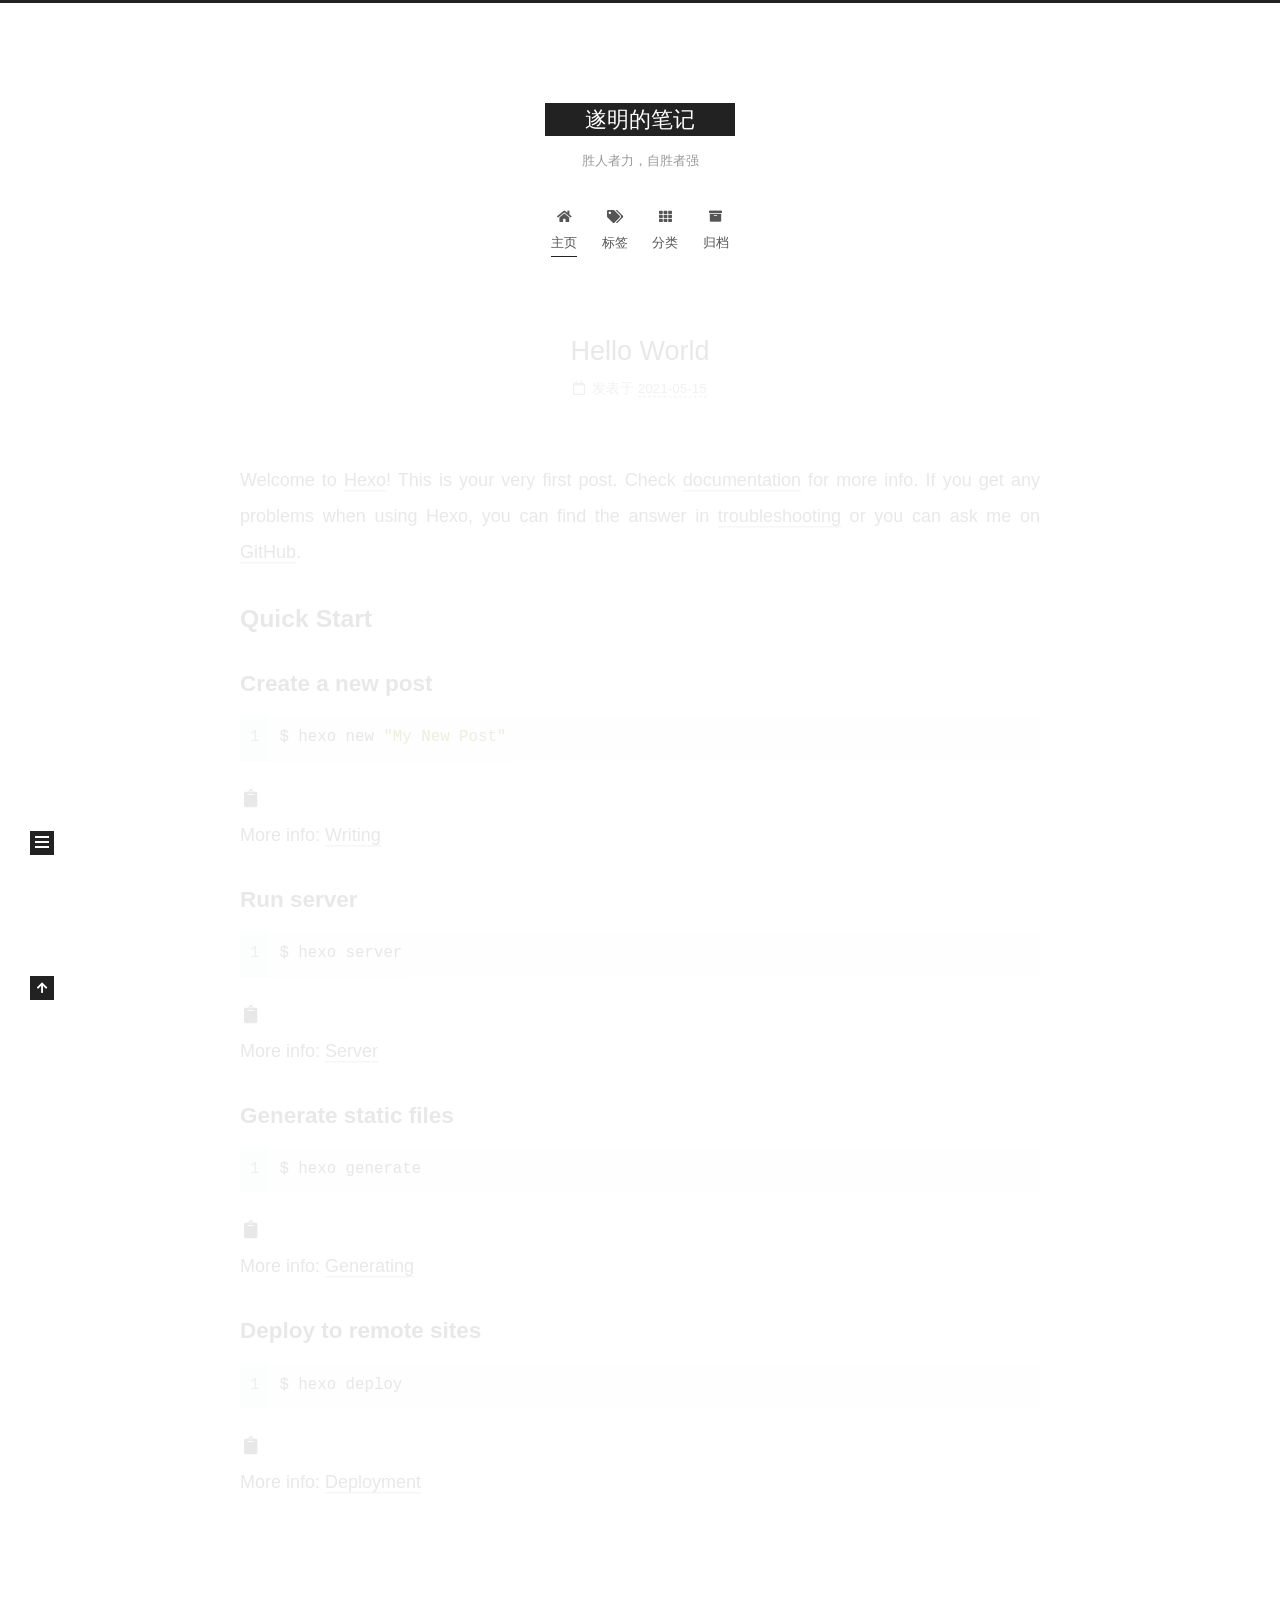
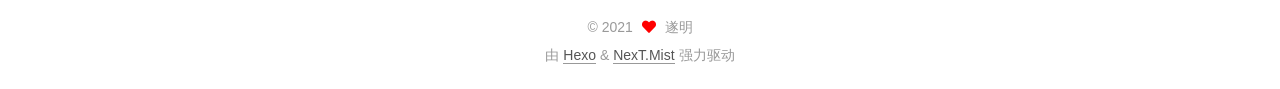
==== commit e8aa73a0: "Site updated: 2021-05-15 22:10:57" ====
--- a/index.html
+++ b/index.html
@@ -17,7 +17,7 @@
 
 <script id="hexo-configurations">
     var NexT = window.NexT || {};
-    var CONFIG = {"hostname":"example.com","root":"/","scheme":"Mist","version":"7.8.0","exturl":false,"sidebar":{"position":"left","display":"post","padding":18,"offset":12,"onmobile":false},"copycode":{"enable":true,"show_result":true,"style":null},"back2top":{"enable":true,"sidebar":false,"scrollpercent":true},"bookmark":{"enable":false,"color":"#222","save":"auto"},"fancybox":false,"mediumzoom":false,"lazyload":false,"pangu":false,"comments":{"style":"tabs","active":null,"storage":true,"lazyload":false,"nav":null},"algolia":{"hits":{"per_page":10},"labels":{"input_placeholder":"Search for Posts","hits_empty":"We didn't find any results for the search: ${query}","hits_stats":"${hits} results found in ${time} ms"}},"localsearch":{"enable":true,"trigger":"auto","top_n_per_article":1,"unescape":false,"preload":false},"motion":{"enable":true,"async":false,"transition":{"post_block":"fadeIn","post_header":"slideDownIn","post_body":"slideDownIn","coll_header":"slideLeftIn","sidebar":"slideUpIn"}},"path":"search.xml"};
+    var CONFIG = {"hostname":"example.com","root":"/","scheme":"Mist","version":"7.8.0","exturl":false,"sidebar":{"position":"left","display":"post","padding":18,"offset":12,"onmobile":false},"copycode":{"enable":true,"show_result":true,"style":null},"back2top":{"enable":true,"sidebar":false,"scrollpercent":true},"bookmark":{"enable":false,"color":"#222","save":"auto"},"fancybox":false,"mediumzoom":false,"lazyload":false,"pangu":false,"comments":{"style":"tabs","active":null,"storage":true,"lazyload":false,"nav":null},"algolia":{"hits":{"per_page":10},"labels":{"input_placeholder":"Search for Posts","hits_empty":"We didn't find any results for the search: ${query}","hits_stats":"${hits} results found in ${time} ms"}},"localsearch":{"enable":false,"trigger":"manual","top_n_per_article":1,"unescape":false,"preload":false},"motion":{"enable":true,"async":false,"transition":{"post_block":"fadeIn","post_header":"slideDownIn","post_body":"slideDownIn","coll_header":"slideLeftIn","sidebar":"slideUpIn"}},"path":"search.xml"};
   </script>
 
   <meta property="og:type" content="website">
@@ -100,7 +100,6 @@
 
   <div class="site-nav-right">
     <div class="toggle popup-trigger">
-        <i class="fa fa-search fa-fw fa-lg"></i>
     </div>
   </div>
 </div>
@@ -130,38 +129,11 @@
     <a href="/archives/" rel="section"><i class="fa fa-archive fa-fw"></i>归档</a>
 
   </li>
-      <li class="menu-item menu-item-search">
-        <a role="button" class="popup-trigger"><i class="fa fa-search fa-fw"></i>搜索
-        </a>
-      </li>
   </ul>
 </nav>
 
 
 
-  <div class="search-pop-overlay">
-    <div class="popup search-popup">
-        <div class="search-header">
-  <span class="search-icon">
-    <i class="fa fa-search"></i>
-  </span>
-  <div class="search-input-container">
-    <input autocomplete="off" autocapitalize="off"
-           placeholder="搜索..." spellcheck="false"
-           type="search" class="search-input">
-  </div>
-  <span class="popup-btn-close">
-    <i class="fa fa-times-circle"></i>
-  </span>
-</div>
-<div id="search-result">
-  <div id="no-result">
-    <i class="fa fa-spinner fa-pulse fa-5x fa-fw"></i>
-  </div>
-</div>
-
-    </div>
-  </div>
 
 </div>
     </header>
@@ -403,10 +375,6 @@
 
 
 
-  
-<script src="/js/local-search.js"></script>
-
-
 
 
 
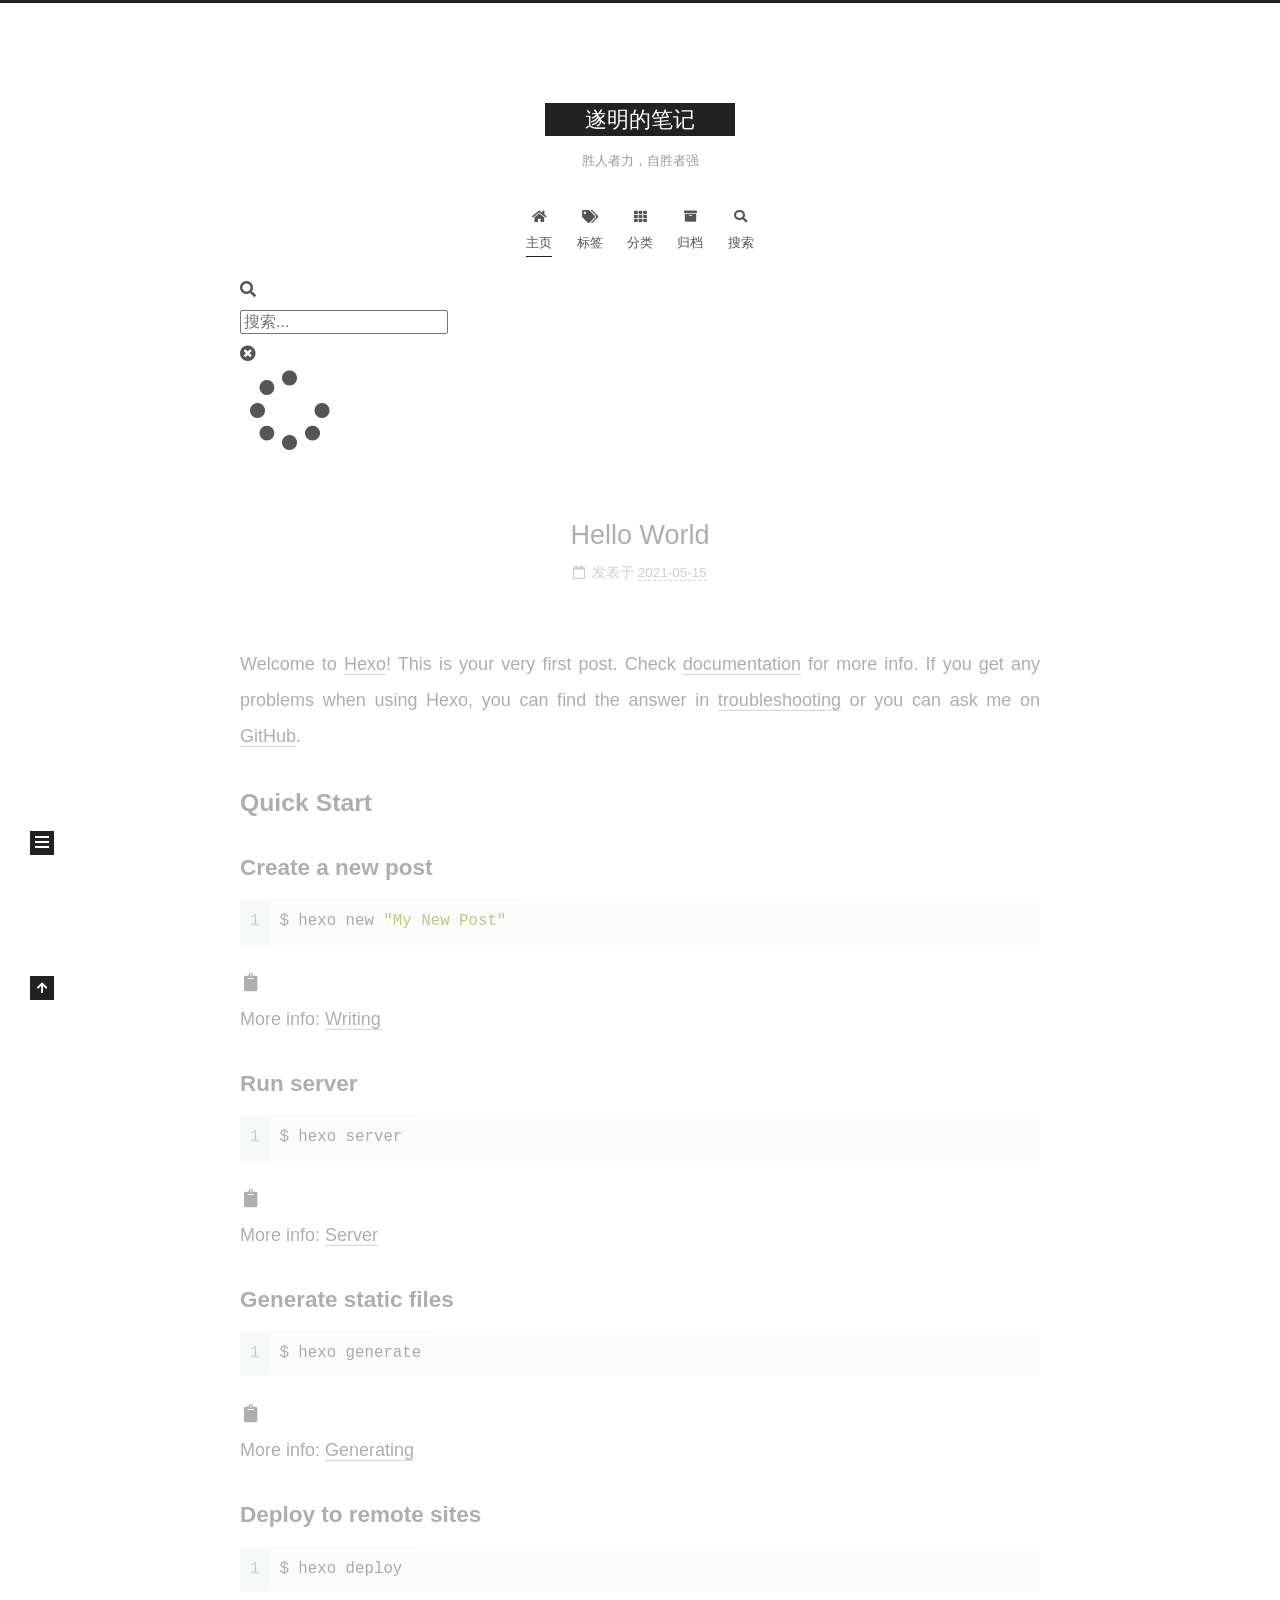
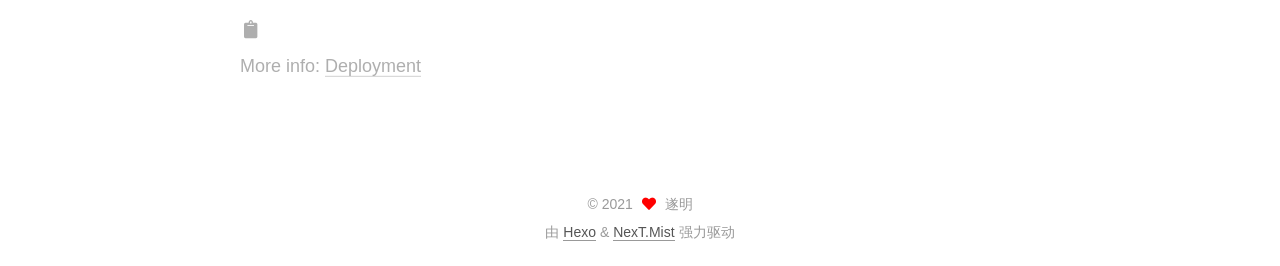
==== commit 53b69254: "Site updated: 2021-05-15 22:28:44" ====
--- a/index.html
+++ b/index.html
@@ -17,7 +17,7 @@
 
 <script id="hexo-configurations">
     var NexT = window.NexT || {};
-    var CONFIG = {"hostname":"example.com","root":"/","scheme":"Mist","version":"7.8.0","exturl":false,"sidebar":{"position":"left","display":"post","padding":18,"offset":12,"onmobile":false},"copycode":{"enable":true,"show_result":true,"style":null},"back2top":{"enable":true,"sidebar":false,"scrollpercent":true},"bookmark":{"enable":false,"color":"#222","save":"auto"},"fancybox":false,"mediumzoom":false,"lazyload":false,"pangu":false,"comments":{"style":"tabs","active":null,"storage":true,"lazyload":false,"nav":null},"algolia":{"hits":{"per_page":10},"labels":{"input_placeholder":"Search for Posts","hits_empty":"We didn't find any results for the search: ${query}","hits_stats":"${hits} results found in ${time} ms"}},"localsearch":{"enable":false,"trigger":"manual","top_n_per_article":1,"unescape":false,"preload":false},"motion":{"enable":true,"async":false,"transition":{"post_block":"fadeIn","post_header":"slideDownIn","post_body":"slideDownIn","coll_header":"slideLeftIn","sidebar":"slideUpIn"}},"path":"search.xml"};
+    var CONFIG = {"hostname":"example.com","root":"/","scheme":"Mist","version":"7.8.0","exturl":false,"sidebar":{"position":"left","display":"post","padding":18,"offset":12,"onmobile":false},"copycode":{"enable":true,"show_result":true,"style":null},"back2top":{"enable":true,"sidebar":false,"scrollpercent":true},"bookmark":{"enable":false,"color":"#222","save":"auto"},"fancybox":false,"mediumzoom":false,"lazyload":false,"pangu":false,"comments":{"style":"tabs","active":null,"storage":true,"lazyload":false,"nav":null},"algolia":{"hits":{"per_page":10},"labels":{"input_placeholder":"Search for Posts","hits_empty":"We didn't find any results for the search: ${query}","hits_stats":"${hits} results found in ${time} ms"}},"localsearch":{"enable":true,"trigger":"auto","top_n_per_article":1,"unescape":false,"preload":false},"motion":{"enable":true,"async":false,"transition":{"post_block":"fadeIn","post_header":"slideDownIn","post_body":"slideDownIn","coll_header":"slideLeftIn","sidebar":"slideUpIn"}},"path":"search.json"};
   </script>
 
   <meta property="og:type" content="website">
@@ -100,6 +100,7 @@
 
   <div class="site-nav-right">
     <div class="toggle popup-trigger">
+        <i class="fa fa-search fa-fw fa-lg"></i>
     </div>
   </div>
 </div>
@@ -129,11 +130,38 @@
     <a href="/archives/" rel="section"><i class="fa fa-archive fa-fw"></i>归档</a>
 
   </li>
+      <li class="menu-item menu-item-search">
+        <a role="button" class="popup-trigger"><i class="fa fa-search fa-fw"></i>搜索
+        </a>
+      </li>
   </ul>
 </nav>
 
 
 
+  <div class="search-pop-overlay">
+    <div class="popup search-popup">
+        <div class="search-header">
+  <span class="search-icon">
+    <i class="fa fa-search"></i>
+  </span>
+  <div class="search-input-container">
+    <input autocomplete="off" autocapitalize="off"
+           placeholder="搜索..." spellcheck="false"
+           type="search" class="search-input">
+  </div>
+  <span class="popup-btn-close">
+    <i class="fa fa-times-circle"></i>
+  </span>
+</div>
+<div id="search-result">
+  <div id="no-result">
+    <i class="fa fa-spinner fa-pulse fa-5x fa-fw"></i>
+  </div>
+</div>
+
+    </div>
+  </div>
 
 </div>
     </header>
@@ -375,6 +403,10 @@
 
 
 
+  
+<script src="/js/local-search.js"></script>
+
+
 
 
 
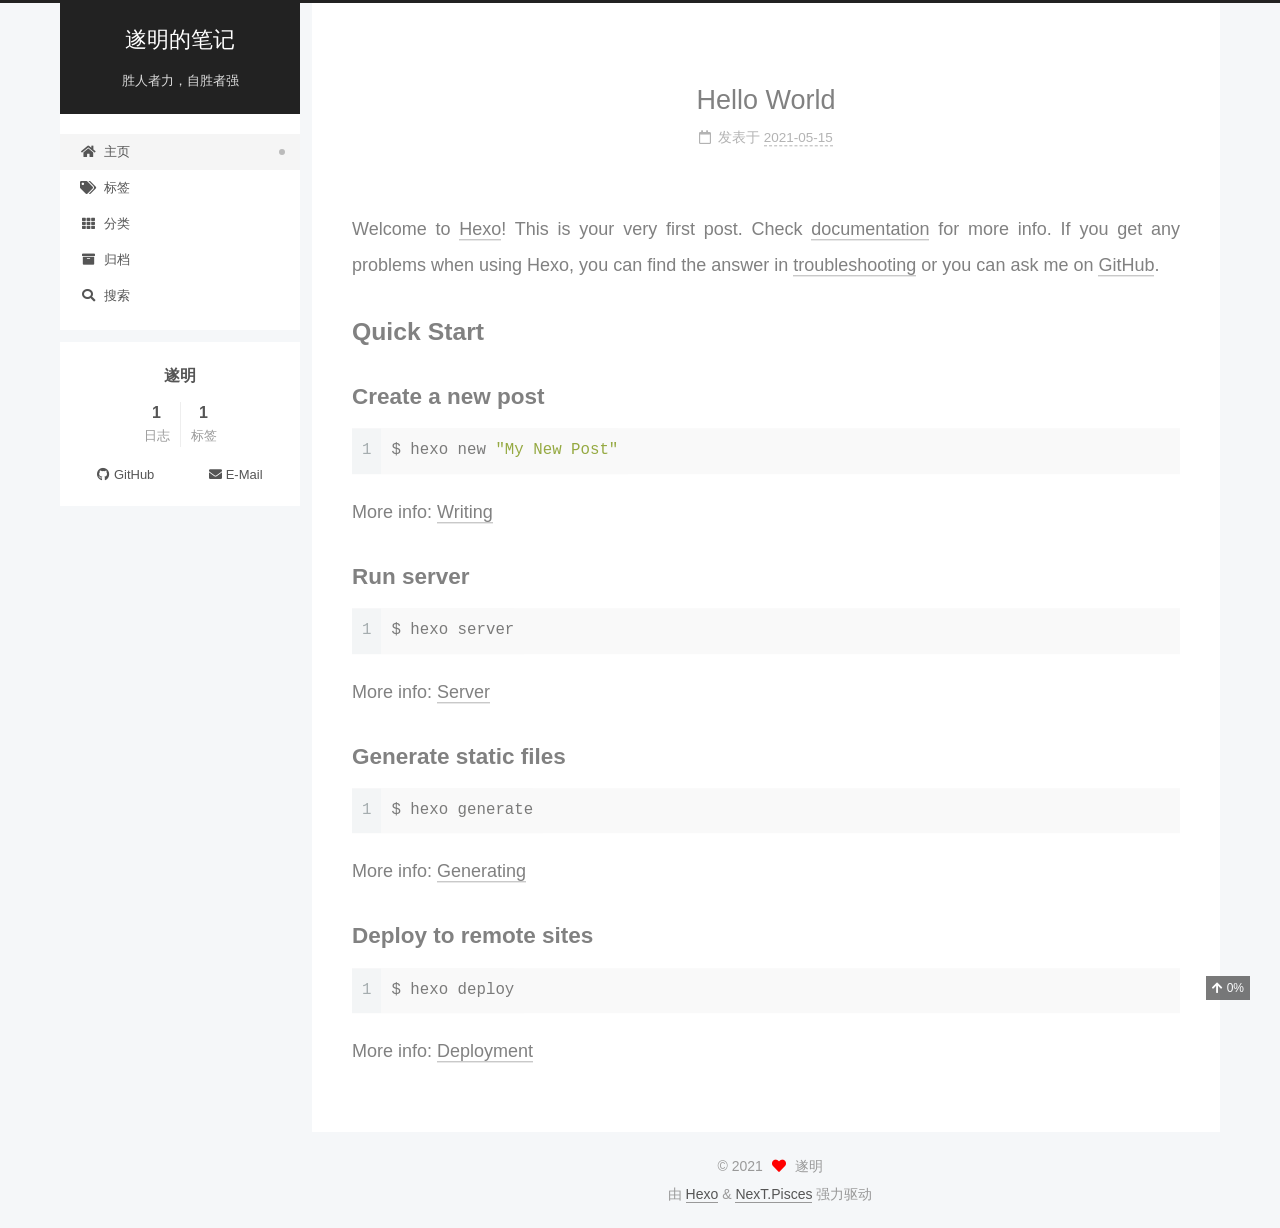
==== commit 2ea98c75: "Site updated: 2021-05-15 22:38:13" ====
--- a/index.html
+++ b/index.html
@@ -17,7 +17,7 @@
 
 <script id="hexo-configurations">
     var NexT = window.NexT || {};
-    var CONFIG = {"hostname":"example.com","root":"/","scheme":"Mist","version":"7.8.0","exturl":false,"sidebar":{"position":"left","display":"post","padding":18,"offset":12,"onmobile":false},"copycode":{"enable":true,"show_result":true,"style":null},"back2top":{"enable":true,"sidebar":false,"scrollpercent":true},"bookmark":{"enable":false,"color":"#222","save":"auto"},"fancybox":false,"mediumzoom":false,"lazyload":false,"pangu":false,"comments":{"style":"tabs","active":null,"storage":true,"lazyload":false,"nav":null},"algolia":{"hits":{"per_page":10},"labels":{"input_placeholder":"Search for Posts","hits_empty":"We didn't find any results for the search: ${query}","hits_stats":"${hits} results found in ${time} ms"}},"localsearch":{"enable":true,"trigger":"auto","top_n_per_article":1,"unescape":false,"preload":false},"motion":{"enable":true,"async":false,"transition":{"post_block":"fadeIn","post_header":"slideDownIn","post_body":"slideDownIn","coll_header":"slideLeftIn","sidebar":"slideUpIn"}},"path":"search.json"};
+    var CONFIG = {"hostname":"example.com","root":"/","scheme":"Pisces","version":"7.8.0","exturl":false,"sidebar":{"position":"left","display":"post","padding":18,"offset":12,"onmobile":false},"copycode":{"enable":true,"show_result":true,"style":null},"back2top":{"enable":true,"sidebar":false,"scrollpercent":true},"bookmark":{"enable":false,"color":"#222","save":"auto"},"fancybox":false,"mediumzoom":false,"lazyload":false,"pangu":false,"comments":{"style":"tabs","active":null,"storage":true,"lazyload":false,"nav":null},"algolia":{"hits":{"per_page":10},"labels":{"input_placeholder":"Search for Posts","hits_empty":"We didn't find any results for the search: ${query}","hits_stats":"${hits} results found in ${time} ms"}},"localsearch":{"enable":true,"trigger":"auto","top_n_per_article":1,"unescape":false,"preload":false},"motion":{"enable":true,"async":false,"transition":{"post_block":"fadeIn","post_header":"slideDownIn","post_body":"slideDownIn","coll_header":"slideLeftIn","sidebar":"slideUpIn"}},"path":"search.xml"};
   </script>
 
   <meta property="og:type" content="website">
@@ -364,7 +364,7 @@
   </span>
   <span class="author" itemprop="copyrightHolder">遂明</span>
 </div>
-  <div class="powered-by">由 <a href="https://hexo.io/" class="theme-link" rel="noopener" target="_blank">Hexo</a> & <a href="https://mist.theme-next.org/" class="theme-link" rel="noopener" target="_blank">NexT.Mist</a> 强力驱动
+  <div class="powered-by">由 <a href="https://hexo.io/" class="theme-link" rel="noopener" target="_blank">Hexo</a> & <a href="https://pisces.theme-next.org/" class="theme-link" rel="noopener" target="_blank">NexT.Pisces</a> 强力驱动
   </div>
 
         
@@ -390,7 +390,7 @@
 <script src="/js/motion.js"></script>
 
 
-<script src="/js/schemes/muse.js"></script>
+<script src="/js/schemes/pisces.js"></script>
 
 
 <script src="/js/next-boot.js"></script>
--- a/css/main.css
+++ b/css/main.css
@@ -1,5 +1,5 @@
 :root {
-  --body-bg-color: #fff;
+  --body-bg-color: #f5f7f9;
   --content-bg-color: #fff;
   --card-bg-color: #f5f5f5;
   --text-color: #555;
@@ -11,11 +11,11 @@
   --table-row-odd-bg-color: #f9f9f9;
   --table-row-hover-bg-color: #f5f5f5;
   --menu-item-bg-color: #f5f5f5;
-  --btn-default-bg: #222;
-  --btn-default-color: #fff;
-  --btn-default-border-color: #222;
-  --btn-default-hover-bg: #fff;
-  --btn-default-hover-color: #222;
+  --btn-default-bg: #fff;
+  --btn-default-color: #555;
+  --btn-default-border-color: #555;
+  --btn-default-hover-bg: #222;
+  --btn-default-hover-color: #fff;
   --btn-default-hover-border-color: #222;
 }
 html {
@@ -314,7 +314,7 @@
 .btn {
   background: var(--btn-default-bg);
   border: 2px solid var(--btn-default-border-color);
-  border-radius: 0;
+  border-radius: 2px;
   color: var(--btn-default-color);
   display: inline-block;
   font-size: 0.875em;
@@ -381,6 +381,31 @@
 .toggle.toggle-close .toggle-line-last {
   transform: rotate(45deg);
   top: -5px;
+}
+.highlight-container {
+  position: relative;
+}
+.highlight-container:hover .copy-btn,
+.highlight-container .copy-btn:focus {
+  opacity: 1;
+}
+.copy-btn {
+  color: #333;
+  cursor: pointer;
+  line-height: 1.6;
+  opacity: 0;
+  padding: 2px 6px;
+  position: absolute;
+  transition-delay: 0s;
+  transition-duration: 0.2s;
+  transition-timing-function: ease-in-out;
+  background-color: #eee;
+  background-image: linear-gradient(#fcfcfc, #eee);
+  border: 1px solid #d5d5d5;
+  border-radius: 3px;
+  font-size: 0.8125em;
+  right: 4px;
+  top: 8px;
 }
 .highlight,
 pre {
@@ -921,16 +946,16 @@
 }
 .main-inner {
   margin: 0 auto;
-  width: 700px;
+  width: calc(100% - 20px);
 }
 @media (min-width: 1200px) {
   .main-inner {
-    width: 800px;
+    width: 1160px;
   }
 }
 @media (min-width: 1600px) {
   .main-inner {
-    width: 900px;
+    width: 73%;
   }
 }
 @media (max-width: 767px) {
@@ -943,16 +968,16 @@
 }
 .header-inner {
   margin: 0 auto;
-  width: 700px;
+  width: calc(100% - 20px);
 }
 @media (min-width: 1200px) {
   .header-inner {
-    width: 800px;
+    width: 1160px;
   }
 }
 @media (min-width: 1600px) {
   .header-inner {
-    width: 900px;
+    width: 73%;
   }
 }
 .site-brand-container {
@@ -991,7 +1016,7 @@
   margin: 0;
 }
 .site-subtitle {
-  color: #999;
+  color: #ddd;
   font-size: 0.8125em;
   margin: 10px 0;
 }
@@ -1136,22 +1161,22 @@
   display: inline-block;
 }
 .site-author-image {
-  border: 2px solid #333;
+  border: 1px solid #eee;
   display: block;
   margin: 0 auto;
-  max-width: 96px;
+  max-width: 120px;
   padding: 2px;
 }
 .site-author-name {
-  color: #f5f5f5;
-  font-weight: normal;
-  margin: 5px 0 0;
+  color: var(--text-color);
+  font-weight: 600;
+  margin: 0;
   text-align: center;
 }
 .site-description {
   color: #999;
-  font-size: 1em;
-  margin-top: 5px;
+  font-size: 0.8125em;
+  margin-top: 0;
   text-align: center;
 }
 .links-of-author {
@@ -1168,7 +1193,7 @@
 }
 .links-of-author a::before,
 .links-of-author span.exturl::before {
-  background: #cbf067;
+  background: #2bdd2d;
   border-radius: 50%;
   content: ' ';
   display: inline-block;
@@ -1246,7 +1271,7 @@
 }
 .sidebar-nav li {
   border-bottom: 1px solid transparent;
-  color: #666;
+  color: var(--text-color);
   cursor: pointer;
   display: inline-block;
   font-size: 0.875em;
@@ -1255,14 +1280,14 @@
   margin-left: 10px;
 }
 .sidebar-nav li:hover {
-  color: #f5f5f5;
+  color: #fc6423;
 }
 .sidebar-nav .sidebar-nav-active {
-  border-bottom-color: #87daff;
-  color: #87daff;
+  border-bottom-color: #fc6423;
+  color: #fc6423;
 }
 .sidebar-nav .sidebar-nav-active:hover {
-  color: #87daff;
+  color: #fc6423;
 }
 .sidebar-panel {
   display: none;
@@ -1291,7 +1316,7 @@
   }
 }
 .sidebar-toggle:hover .toggle-line {
-  background: #87daff;
+  background: #fc6423;
 }
 .post-toc {
   font-size: 0.875em;
@@ -1330,14 +1355,14 @@
   display: block;
 }
 .post-toc .nav .active > a {
-  border-bottom-color: #87daff;
-  color: #87daff;
+  border-bottom-color: #fc6423;
+  color: #fc6423;
 }
 .post-toc .nav .active-current > a {
-  color: #87daff;
+  color: #fc6423;
 }
 .post-toc .nav .active-current > a:hover {
-  color: #87daff;
+  color: #fc6423;
 }
 .site-state {
   display: flex;
@@ -1352,20 +1377,20 @@
   padding: 0 15px;
 }
 .site-state-item:not(:first-child) {
-  border-left: 1px solid #333;
+  border-left: 1px solid #eee;
 }
 .site-state-item a {
   border-bottom: none;
 }
 .site-state-item-count {
   display: block;
-  font-size: 1.25em;
+  font-size: 1em;
   font-weight: 600;
   text-align: center;
 }
 .site-state-item-name {
-  color: inherit;
-  font-size: 0.875em;
+  color: #999;
+  font-size: 0.8125em;
 }
 .footer {
   color: #999;
@@ -1382,16 +1407,16 @@
   box-sizing: border-box;
   margin: 0 auto;
   text-align: center;
-  width: 700px;
+  width: calc(100% - 20px);
 }
 @media (min-width: 1200px) {
   .footer-inner {
-    width: 800px;
+    width: 1160px;
   }
 }
 @media (min-width: 1600px) {
   .footer-inner {
-    width: 900px;
+    width: 73%;
   }
 }
 .languages {
@@ -1489,27 +1514,34 @@
   color: #fff;
   cursor: pointer;
   left: 30px;
-  opacity: 1;
+  opacity: 0.6;
   padding: 0 6px;
   position: fixed;
   transition-property: bottom;
   z-index: 1300;
-  width: 24px;
-}
-.back-to-top span {
-  display: none;
+  width: initial;
 }
 .back-to-top:hover {
-  color: #87daff;
+  color: #fc6423;
 }
 .back-to-top.back-to-top-on {
-  bottom: 19px;
+  bottom: 30px;
 }
 @media (max-width: 991px) {
   .back-to-top {
     left: 20px;
     opacity: 0.8;
   }
+}
+.reading-progress-bar {
+  background: #37c6c0;
+  display: block;
+  height: 3px;
+  left: 0;
+  position: fixed;
+  width: 0;
+  z-index: 1500;
+  top: 0;
 }
 .post-body {
   font-family: 'Lato', "PingFang SC", "Microsoft YaHei", sans-serif;
@@ -2141,151 +2173,401 @@
 .tag-cloud a:hover {
   color: var(--link-hover-color) !important;
 }
+.search-pop-overlay {
+  background: rgba(0,0,0,0);
+  height: 100%;
+  left: 0;
+  position: fixed;
+  top: 0;
+  transition: visibility 0s linear 0.2s, background 0.2s;
+  visibility: hidden;
+  width: 100%;
+  z-index: 1400;
+}
+.search-pop-overlay.search-active {
+  background: rgba(0,0,0,0.3);
+  transition: background 0.2s;
+  visibility: visible;
+}
+.search-popup {
+  background: var(--card-bg-color);
+  border-radius: 5px;
+  height: 80%;
+  left: calc(50% - 350px);
+  position: fixed;
+  top: 10%;
+  transform: scale(0);
+  transition: transform 0.2s;
+  width: 700px;
+  z-index: 1500;
+}
+.search-active .search-popup {
+  transform: scale(1);
+}
 @media (max-width: 767px) {
-  .header-inner,
-  .main-inner,
-  .footer-inner {
-    width: auto;
-  }
-}
-.header-inner {
-  padding-top: 100px;
-}
-@media (max-width: 767px) {
-  .header-inner {
-    padding-top: 50px;
-  }
-}
-.main-inner {
-  padding-bottom: 60px;
-}
-.content {
-  padding-top: 70px;
-}
-@media (max-width: 767px) {
-  .content {
-    padding-top: 35px;
-  }
-}
-embed {
-  display: block;
-  margin: 0 auto 25px auto;
-}
-.custom-logo .site-meta-headline {
-  text-align: center;
-}
-.custom-logo .site-title {
-  color: #222;
-  margin: 10px auto 0;
-}
-.custom-logo .site-title a {
-  border: 0;
-}
-.custom-logo-image {
-  background: #fff;
-  margin: 0 auto;
-  max-width: 150px;
-  padding: 5px;
-}
-.brand {
-  background: var(--btn-default-bg);
-}
-@media (max-width: 767px) {
-  .site-nav {
-    border-bottom: 1px solid #ddd;
-    border-top: 1px solid #ddd;
+  .search-popup {
+    border-radius: 0;
+    height: 100%;
     left: 0;
     margin: 0;
-    padding: 0;
+    top: 0;
     width: 100%;
   }
 }
-@media (max-width: 767px) {
-  .menu {
-    text-align: left;
-  }
-}
-.menu-item-active a,
-.menu .menu-item a:hover,
-.menu .menu-item span.exturl:hover {
+.search-popup .search-icon,
+.search-popup .popup-btn-close {
+  color: #999;
+  font-size: 18px;
+  padding: 0 10px;
+}
+.search-popup .popup-btn-close {
+  cursor: pointer;
+}
+.search-popup .popup-btn-close:hover .fa {
+  color: #222;
+}
+.search-popup .search-header {
+  background: #eee;
+  border-top-left-radius: 5px;
+  border-top-right-radius: 5px;
+  display: flex;
+  padding: 5px;
+}
+.search-popup input.search-input {
   background: transparent;
-  border-bottom: 1px solid var(--link-hover-color) !important;
-}
-@media (max-width: 767px) {
-  .menu-item-active a,
-  .menu .menu-item a:hover,
-  .menu .menu-item span.exturl:hover {
-    border-bottom: 1px dotted #ddd !important;
-  }
-}
-@media (max-width: 767px) {
-  .menu .menu-item {
-    margin: 0 10px;
-  }
+  border: 0;
+  outline: 0;
+  width: 100%;
+}
+.search-popup input.search-input::-webkit-search-cancel-button {
+  display: none;
+}
+.search-popup .search-input-container {
+  flex-grow: 1;
+  padding: 2px;
+}
+.search-popup ul.search-result-list {
+  margin: 0 5px;
+  padding: 0;
+  width: 100%;
+}
+.search-popup p.search-result {
+  border-bottom: 1px dashed #ccc;
+  padding: 5px 0;
+}
+.search-popup a.search-result-title {
+  font-weight: bold;
+}
+.search-popup .search-keyword {
+  border-bottom: 1px dashed #ff2a2a;
+  color: #ff2a2a;
+  font-weight: bold;
+}
+.search-popup #search-result {
+  display: flex;
+  height: calc(100% - 55px);
+  overflow: auto;
+  padding: 5px 25px;
+}
+.search-popup #no-result {
+  color: #ccc;
+  margin: auto;
+}
+.header {
+  margin: 0 auto;
+  position: relative;
+  width: calc(100% - 20px);
+}
+@media (min-width: 1200px) {
+  .header {
+    width: 1160px;
+  }
+}
+@media (min-width: 1600px) {
+  .header {
+    width: 73%;
+  }
+}
+@media (max-width: 991px) {
+  .header {
+    width: auto;
+  }
+}
+.header-inner {
+  background: var(--content-bg-color);
+  border-radius: initial;
+  box-shadow: initial;
+  overflow: hidden;
+  padding: 0;
+  position: absolute;
+  top: 0;
+  width: 240px;
+}
+@media (min-width: 1200px) {
+  .header-inner {
+    width: 240px;
+  }
+}
+@media (max-width: 991px) {
+  .header-inner {
+    border-radius: initial;
+    position: relative;
+    width: auto;
+  }
+}
+.main-inner {
+  align-items: flex-start;
+  display: flex;
+  justify-content: space-between;
+  flex-direction: row-reverse;
+}
+@media (max-width: 991px) {
+  .main-inner {
+    width: auto;
+  }
+}
+.content-wrap {
+  background: var(--content-bg-color);
+  border-radius: initial;
+  box-shadow: initial;
+  box-sizing: border-box;
+  padding: 40px;
+  width: calc(100% - 252px);
+}
+@media (max-width: 991px) {
+  .content-wrap {
+    border-radius: initial;
+    padding: 20px;
+    width: 100%;
+  }
+}
+.footer-inner {
+  padding-left: 260px;
+}
+.back-to-top {
+  left: auto;
+  right: 30px;
+}
+@media (max-width: 991px) {
+  .back-to-top {
+    right: 20px;
+  }
+}
+@media (max-width: 991px) {
+  .footer-inner {
+    padding-left: 0;
+    padding-right: 0;
+    width: auto;
+  }
+}
+.site-brand-container {
+  background: #222;
+}
+@media (max-width: 991px) {
+  .site-brand-container {
+    box-shadow: 0 0 16px rgba(0,0,0,0.5);
+  }
+}
+.site-meta {
+  padding: 20px 0;
+}
+.brand {
+  padding: 0;
+}
+.site-subtitle {
+  margin: 10px 10px 0;
+}
+.custom-logo-image {
+  margin-top: 20px;
+}
+@media (max-width: 991px) {
+  .custom-logo-image {
+    display: none;
+  }
+}
+@media (min-width: 768px) and (max-width: 991px) {
+  .site-nav-toggle,
+  .site-nav-right {
+    display: flex;
+    flex-direction: column;
+    justify-content: center;
+  }
+}
+.site-nav-toggle .toggle,
+.site-nav-right .toggle {
+  color: #fff;
+}
+.site-nav-toggle .toggle .toggle-line,
+.site-nav-right .toggle .toggle-line {
+  background: #fff;
+}
+@media (min-width: 768px) and (max-width: 991px) {
+  .site-nav {
+    display: none;
+  }
+}
+.menu .menu-item {
+  display: block;
+  margin: 0;
 }
 .menu .menu-item a,
 .menu .menu-item span.exturl {
-  border-bottom: 1px solid transparent;
-}
-@media (max-width: 767px) {
-  .menu .menu-item a,
-  .menu .menu-item span.exturl {
-    padding: 5px 10px;
-  }
-}
-@media (min-width: 768px) {
-  .menu .menu-item .fa,
-  .menu .menu-item .fab,
-  .menu .menu-item .far,
-  .menu .menu-item .fas {
-    display: block;
-    line-height: 2;
-    margin-right: 0;
-    width: 100%;
+  padding: 5px 20px;
+  position: relative;
+  text-align: left;
+  transition-property: background-color;
+}
+@media (max-width: 991px) {
+  .menu .menu-item.menu-item-search {
+    display: none;
   }
 }
 .menu .menu-item .badge {
-  background: #eee;
-  padding: 1px 4px;
+  background: #ccc;
+  border-radius: 10px;
+  color: #fff;
+  float: right;
+  padding: 2px 5px;
+  text-shadow: 1px 1px 0 rgba(0,0,0,0.1);
+  vertical-align: middle;
+}
+.main-menu .menu-item-active a::after {
+  background: #bbb;
+  border-radius: 50%;
+  content: ' ';
+  height: 6px;
+  margin-top: -3px;
+  position: absolute;
+  right: 15px;
+  top: 50%;
+  width: 6px;
 }
 .sub-menu {
-  margin: 10px 0;
+  background: var(--content-bg-color);
+  border-bottom: 1px solid #ddd;
+  margin: 0;
+  padding: 6px 0;
 }
 .sub-menu .menu-item {
   display: inline-block;
 }
+.sub-menu .menu-item a,
+.sub-menu .menu-item span.exturl {
+  background: transparent;
+  margin: 5px 10px;
+  padding: initial;
+}
+.sub-menu .menu-item a:hover,
+.sub-menu .menu-item span.exturl:hover {
+  background: transparent;
+  color: #fc6423;
+}
+.sub-menu .menu-item-active a {
+  border-bottom-color: #fc6423;
+  color: #fc6423;
+}
+.sub-menu .menu-item-active a:hover {
+  border-bottom-color: #fc6423;
+}
 .sidebar {
-  left: -320px;
-}
-.sidebar.sidebar-active {
-  left: 0;
-}
-.sidebar {
-  width: 320px;
-  z-index: 1200;
-  transition-delay: 0s;
-  transition-duration: 0.2s;
-  transition-timing-function: ease-out;
-}
-.sidebar a,
-.sidebar span.exturl {
-  border-bottom-color: #555;
-  color: #999;
-}
-.sidebar a:hover,
-.sidebar span.exturl:hover {
-  border-bottom-color: #eee;
-  color: #eee;
-}
-.links-of-blogroll-item {
-  padding: 2px 10px;
-}
-.links-of-blogroll-item a,
-.links-of-blogroll-item span.exturl {
+  background: var(--body-bg-color);
+  box-shadow: none;
+  margin-top: 100%;
+  position: static;
+  width: 240px;
+}
+@media (max-width: 991px) {
+  .sidebar {
+    display: none;
+  }
+}
+.sidebar-toggle {
+  display: none;
+}
+.sidebar-inner {
+  background: var(--content-bg-color);
+  border-radius: initial;
+  box-shadow: initial;
+  box-sizing: border-box;
+  color: var(--text-color);
+  width: 240px;
+  opacity: 0;
+}
+.sidebar-inner.affix {
+  position: fixed;
+  top: 12px;
+}
+.sidebar-inner.affix-bottom {
+  position: absolute;
+}
+.site-state-item {
+  padding: 0 10px;
+}
+.sidebar-button {
+  border-bottom: 1px dotted #ccc;
+  border-top: 1px dotted #ccc;
+  margin-top: 10px;
+  text-align: center;
+}
+.sidebar-button a {
+  border: 0;
+  color: #fc6423;
+  display: block;
+}
+.sidebar-button a:hover {
+  background: none;
+  border: 0;
+  color: #e34603;
+}
+.sidebar-button a:hover .fa,
+.sidebar-button a:hover .fab,
+.sidebar-button a:hover .far,
+.sidebar-button a:hover .fas {
+  color: #e34603;
+}
+.links-of-author {
+  display: flex;
+  flex-wrap: wrap;
+  margin-top: 10px;
+  justify-content: center;
+}
+.links-of-author-item {
+  margin: 5px 0 0;
+  width: 50%;
+}
+.links-of-author-item a,
+.links-of-author-item span.exturl {
   box-sizing: border-box;
   display: inline-block;
-  max-width: 280px;
+  margin-bottom: 0;
+  margin-right: 0;
+  max-width: 216px;
   overflow: hidden;
+  padding: 0 5px;
   text-overflow: ellipsis;
   white-space: nowrap;
 }
+.links-of-author-item a,
+.links-of-author-item span.exturl {
+  border-bottom: none;
+  display: block;
+  text-decoration: none;
+}
+.links-of-author-item a::before,
+.links-of-author-item span.exturl::before {
+  display: none;
+}
+.links-of-author-item a:hover,
+.links-of-author-item span.exturl:hover {
+  background: var(--body-bg-color);
+  border-radius: 4px;
+}
+.links-of-author-item .fa,
+.links-of-author-item .fab,
+.links-of-author-item .far,
+.links-of-author-item .fas {
+  margin-right: 2px;
+}
+.links-of-blogroll-item {
+  padding: 0;
+}
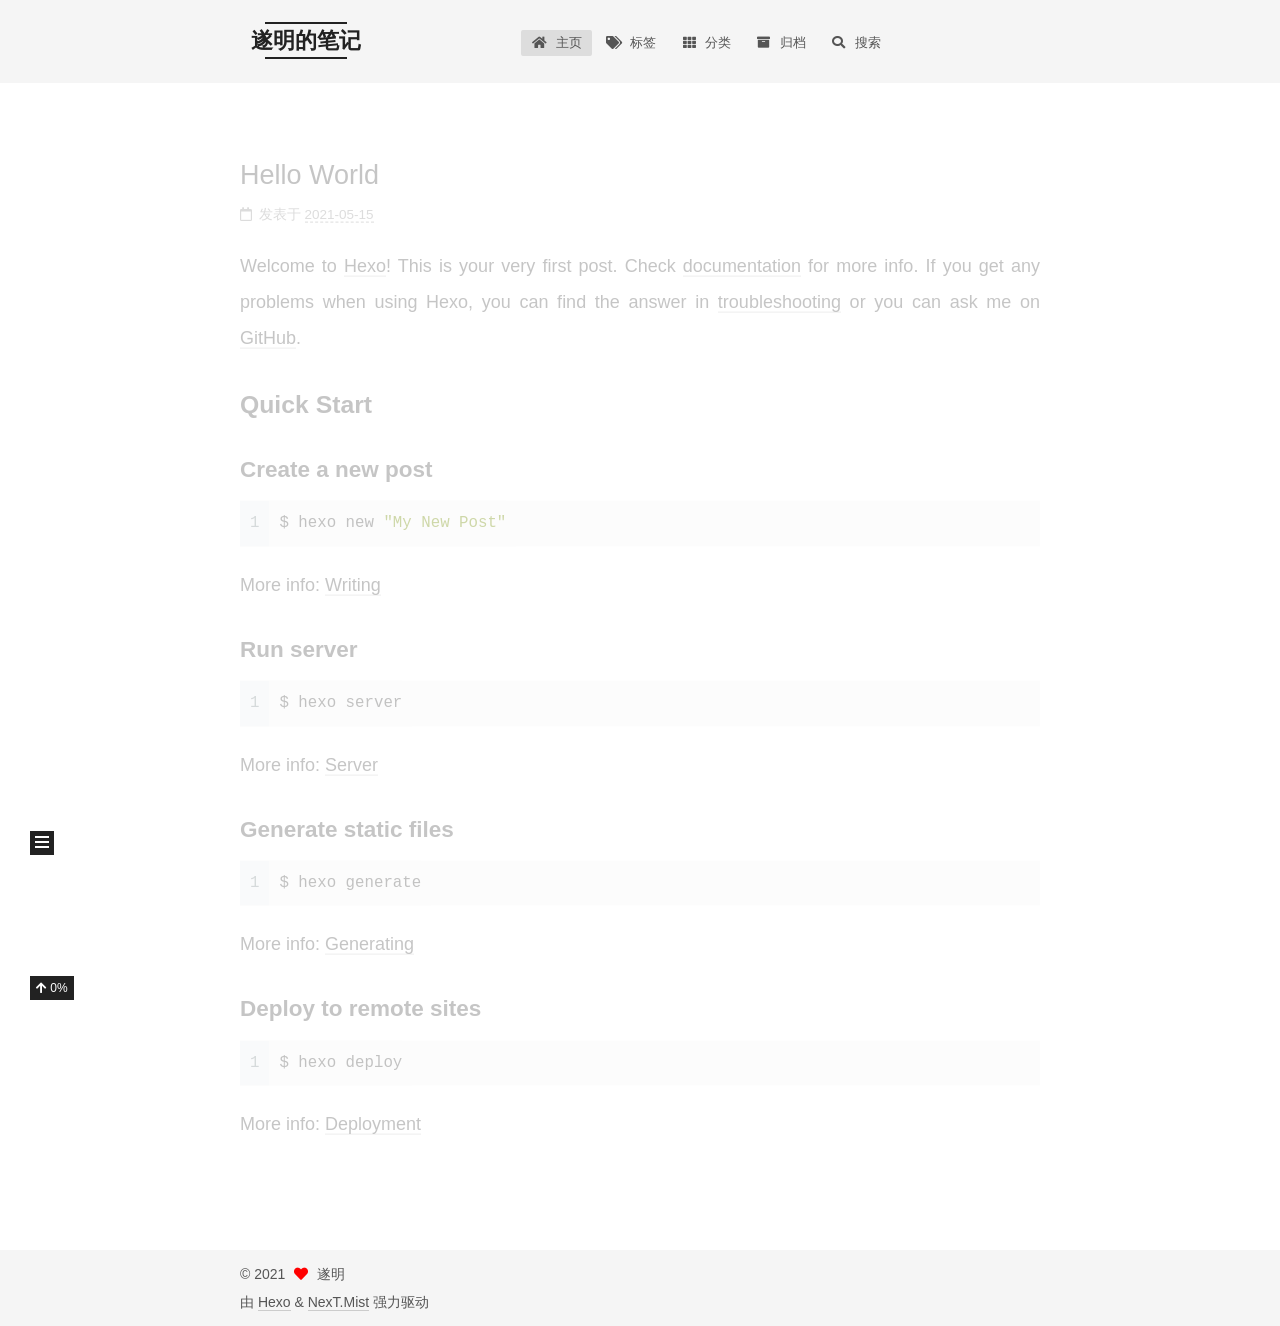
==== commit 80e24ccf: "Site updated: 2021-05-15 22:43:00" ====
--- a/index.html
+++ b/index.html
@@ -17,7 +17,7 @@
 
 <script id="hexo-configurations">
     var NexT = window.NexT || {};
-    var CONFIG = {"hostname":"example.com","root":"/","scheme":"Pisces","version":"7.8.0","exturl":false,"sidebar":{"position":"left","display":"post","padding":18,"offset":12,"onmobile":false},"copycode":{"enable":true,"show_result":true,"style":null},"back2top":{"enable":true,"sidebar":false,"scrollpercent":true},"bookmark":{"enable":false,"color":"#222","save":"auto"},"fancybox":false,"mediumzoom":false,"lazyload":false,"pangu":false,"comments":{"style":"tabs","active":null,"storage":true,"lazyload":false,"nav":null},"algolia":{"hits":{"per_page":10},"labels":{"input_placeholder":"Search for Posts","hits_empty":"We didn't find any results for the search: ${query}","hits_stats":"${hits} results found in ${time} ms"}},"localsearch":{"enable":true,"trigger":"auto","top_n_per_article":1,"unescape":false,"preload":false},"motion":{"enable":true,"async":false,"transition":{"post_block":"fadeIn","post_header":"slideDownIn","post_body":"slideDownIn","coll_header":"slideLeftIn","sidebar":"slideUpIn"}},"path":"search.xml"};
+    var CONFIG = {"hostname":"example.com","root":"/","scheme":"Mist","version":"7.8.0","exturl":false,"sidebar":{"position":"left","display":"post","padding":18,"offset":12,"onmobile":false},"copycode":{"enable":true,"show_result":true,"style":null},"back2top":{"enable":true,"sidebar":false,"scrollpercent":true},"bookmark":{"enable":false,"color":"#222","save":"auto"},"fancybox":false,"mediumzoom":false,"lazyload":false,"pangu":false,"comments":{"style":"tabs","active":null,"storage":true,"lazyload":false,"nav":null},"algolia":{"hits":{"per_page":10},"labels":{"input_placeholder":"Search for Posts","hits_empty":"We didn't find any results for the search: ${query}","hits_stats":"${hits} results found in ${time} ms"}},"localsearch":{"enable":true,"trigger":"auto","top_n_per_article":1,"unescape":false,"preload":false},"motion":{"enable":true,"async":false,"transition":{"post_block":"fadeIn","post_header":"slideDownIn","post_body":"slideDownIn","coll_header":"slideLeftIn","sidebar":"slideUpIn"}},"path":"search.xml"};
   </script>
 
   <meta property="og:type" content="website">
@@ -364,7 +364,7 @@
   </span>
   <span class="author" itemprop="copyrightHolder">遂明</span>
 </div>
-  <div class="powered-by">由 <a href="https://hexo.io/" class="theme-link" rel="noopener" target="_blank">Hexo</a> & <a href="https://pisces.theme-next.org/" class="theme-link" rel="noopener" target="_blank">NexT.Pisces</a> 强力驱动
+  <div class="powered-by">由 <a href="https://hexo.io/" class="theme-link" rel="noopener" target="_blank">Hexo</a> & <a href="https://mist.theme-next.org/" class="theme-link" rel="noopener" target="_blank">NexT.Mist</a> 强力驱动
   </div>
 
         
@@ -390,7 +390,7 @@
 <script src="/js/motion.js"></script>
 
 
-<script src="/js/schemes/pisces.js"></script>
+<script src="/js/schemes/muse.js"></script>
 
 
 <script src="/js/next-boot.js"></script>
--- a/css/main.css
+++ b/css/main.css
@@ -1,22 +1,22 @@
 :root {
-  --body-bg-color: #f5f7f9;
-  --content-bg-color: #fff;
+  --body-bg-color: #fff;
+  --content-bg-color: #f5f5f5;
   --card-bg-color: #f5f5f5;
   --text-color: #555;
   --blockquote-color: #666;
   --link-color: #555;
   --link-hover-color: #222;
-  --brand-color: #fff;
-  --brand-hover-color: #fff;
+  --brand-color: #222;
+  --brand-hover-color: #222;
   --table-row-odd-bg-color: #f9f9f9;
   --table-row-hover-bg-color: #f5f5f5;
-  --menu-item-bg-color: #f5f5f5;
-  --btn-default-bg: #fff;
-  --btn-default-color: #555;
-  --btn-default-border-color: #555;
-  --btn-default-hover-bg: #222;
-  --btn-default-hover-color: #fff;
-  --btn-default-hover-border-color: #222;
+  --menu-item-bg-color: #ddd;
+  --btn-default-bg: transparent;
+  --btn-default-color: var(--link-color);
+  --btn-default-border-color: var(--link-color);
+  --btn-default-hover-bg: transparent;
+  --btn-default-hover-color: var(--link-hover-color);
+  --btn-default-hover-border-color: var(--link-hover-color);
 }
 html {
   line-height: 1.15; /* 1 */
@@ -221,7 +221,7 @@
 }
 a,
 span.exturl {
-  border-bottom: 1px solid #999;
+  border-bottom: 1px solid #ccc;
   color: var(--link-color);
   outline: 0;
   text-decoration: none;
@@ -314,7 +314,7 @@
 .btn {
   background: var(--btn-default-bg);
   border: 2px solid var(--btn-default-border-color);
-  border-radius: 2px;
+  border-radius: 0;
   color: var(--btn-default-color);
   display: inline-block;
   font-size: 0.875em;
@@ -946,16 +946,16 @@
 }
 .main-inner {
   margin: 0 auto;
-  width: calc(100% - 20px);
+  width: 700px;
 }
 @media (min-width: 1200px) {
   .main-inner {
-    width: 1160px;
+    width: 800px;
   }
 }
 @media (min-width: 1600px) {
   .main-inner {
-    width: 73%;
+    width: 900px;
   }
 }
 @media (max-width: 767px) {
@@ -968,16 +968,16 @@
 }
 .header-inner {
   margin: 0 auto;
-  width: calc(100% - 20px);
+  width: 700px;
 }
 @media (min-width: 1200px) {
   .header-inner {
-    width: 1160px;
+    width: 800px;
   }
 }
 @media (min-width: 1600px) {
   .header-inner {
-    width: 73%;
+    width: 900px;
   }
 }
 .site-brand-container {
@@ -991,7 +991,7 @@
 }
 .site-meta {
   flex-grow: 1;
-  text-align: center;
+  text-align: left;
 }
 @media (max-width: 767px) {
   .site-meta {
@@ -1016,7 +1016,7 @@
   margin: 0;
 }
 .site-subtitle {
-  color: #ddd;
+  color: #999;
   font-size: 0.8125em;
   margin: 10px 0;
 }
@@ -1161,22 +1161,22 @@
   display: inline-block;
 }
 .site-author-image {
-  border: 1px solid #eee;
+  border: 2px solid #333;
   display: block;
   margin: 0 auto;
-  max-width: 120px;
+  max-width: 96px;
   padding: 2px;
 }
 .site-author-name {
-  color: var(--text-color);
-  font-weight: 600;
-  margin: 0;
+  color: #f5f5f5;
+  font-weight: normal;
+  margin: 5px 0 0;
   text-align: center;
 }
 .site-description {
   color: #999;
-  font-size: 0.8125em;
-  margin-top: 0;
+  font-size: 1em;
+  margin-top: 5px;
   text-align: center;
 }
 .links-of-author {
@@ -1193,7 +1193,7 @@
 }
 .links-of-author a::before,
 .links-of-author span.exturl::before {
-  background: #2bdd2d;
+  background: #44ffdb;
   border-radius: 50%;
   content: ' ';
   display: inline-block;
@@ -1271,7 +1271,7 @@
 }
 .sidebar-nav li {
   border-bottom: 1px solid transparent;
-  color: var(--text-color);
+  color: #666;
   cursor: pointer;
   display: inline-block;
   font-size: 0.875em;
@@ -1280,14 +1280,14 @@
   margin-left: 10px;
 }
 .sidebar-nav li:hover {
-  color: #fc6423;
+  color: #f5f5f5;
 }
 .sidebar-nav .sidebar-nav-active {
-  border-bottom-color: #fc6423;
-  color: #fc6423;
+  border-bottom-color: #87daff;
+  color: #87daff;
 }
 .sidebar-nav .sidebar-nav-active:hover {
-  color: #fc6423;
+  color: #87daff;
 }
 .sidebar-panel {
   display: none;
@@ -1316,7 +1316,7 @@
   }
 }
 .sidebar-toggle:hover .toggle-line {
-  background: #fc6423;
+  background: #87daff;
 }
 .post-toc {
   font-size: 0.875em;
@@ -1355,14 +1355,14 @@
   display: block;
 }
 .post-toc .nav .active > a {
-  border-bottom-color: #fc6423;
-  color: #fc6423;
+  border-bottom-color: #87daff;
+  color: #87daff;
 }
 .post-toc .nav .active-current > a {
-  color: #fc6423;
+  color: #87daff;
 }
 .post-toc .nav .active-current > a:hover {
-  color: #fc6423;
+  color: #87daff;
 }
 .site-state {
   display: flex;
@@ -1377,20 +1377,20 @@
   padding: 0 15px;
 }
 .site-state-item:not(:first-child) {
-  border-left: 1px solid #eee;
+  border-left: 1px solid #333;
 }
 .site-state-item a {
   border-bottom: none;
 }
 .site-state-item-count {
   display: block;
-  font-size: 1em;
+  font-size: 1.25em;
   font-weight: 600;
   text-align: center;
 }
 .site-state-item-name {
-  color: #999;
-  font-size: 0.8125em;
+  color: inherit;
+  font-size: 0.875em;
 }
 .footer {
   color: #999;
@@ -1407,16 +1407,16 @@
   box-sizing: border-box;
   margin: 0 auto;
   text-align: center;
-  width: calc(100% - 20px);
+  width: 700px;
 }
 @media (min-width: 1200px) {
   .footer-inner {
-    width: 1160px;
+    width: 800px;
   }
 }
 @media (min-width: 1600px) {
   .footer-inner {
-    width: 73%;
+    width: 900px;
   }
 }
 .languages {
@@ -1514,7 +1514,7 @@
   color: #fff;
   cursor: pointer;
   left: 30px;
-  opacity: 0.6;
+  opacity: 1;
   padding: 0 6px;
   position: fixed;
   transition-property: bottom;
@@ -1522,10 +1522,10 @@
   width: initial;
 }
 .back-to-top:hover {
-  color: #fc6423;
+  color: #87daff;
 }
 .back-to-top.back-to-top-on {
-  bottom: 30px;
+  bottom: 19px;
 }
 @media (max-width: 991px) {
   .back-to-top {
@@ -2273,301 +2273,244 @@
   color: #ccc;
   margin: auto;
 }
-.header {
-  margin: 0 auto;
-  position: relative;
-  width: calc(100% - 20px);
-}
-@media (min-width: 1200px) {
-  .header {
-    width: 1160px;
-  }
-}
-@media (min-width: 1600px) {
-  .header {
-    width: 73%;
-  }
-}
-@media (max-width: 991px) {
-  .header {
-    width: auto;
-  }
-}
-.header-inner {
-  background: var(--content-bg-color);
-  border-radius: initial;
-  box-shadow: initial;
-  overflow: hidden;
-  padding: 0;
-  position: absolute;
-  top: 0;
-  width: 240px;
-}
-@media (min-width: 1200px) {
-  .header-inner {
-    width: 240px;
-  }
-}
-@media (max-width: 991px) {
-  .header-inner {
-    border-radius: initial;
-    position: relative;
-    width: auto;
-  }
+hr {
+  height: 2px;
+  margin: 20px 0;
+}
+.btn {
+  padding: 0 10px;
+}
+.headband {
+  display: none;
 }
 .main-inner {
-  align-items: flex-start;
-  display: flex;
-  justify-content: space-between;
-  flex-direction: row-reverse;
-}
-@media (max-width: 991px) {
+  padding-bottom: 80px;
+}
+@media (max-width: 767px) {
   .main-inner {
     width: auto;
   }
 }
-.content-wrap {
+.content {
+  padding-top: 80px;
+}
+@media (max-width: 767px) {
+  .content {
+    padding-top: 60px;
+  }
+}
+.pagination {
+  margin: 120px 0 0;
+  text-align: left;
+}
+@media (max-width: 767px) {
+  .pagination {
+    margin: 80px 10px 0;
+    text-align: center;
+  }
+}
+.footer {
   background: var(--content-bg-color);
-  border-radius: initial;
-  box-shadow: initial;
-  box-sizing: border-box;
-  padding: 40px;
-  width: calc(100% - 252px);
-}
-@media (max-width: 991px) {
-  .content-wrap {
-    border-radius: initial;
-    padding: 20px;
-    width: 100%;
-  }
+  color: var(--text-color);
+  padding: 10px 0;
 }
 .footer-inner {
-  padding-left: 260px;
-}
-.back-to-top {
-  left: auto;
-  right: 30px;
-}
-@media (max-width: 991px) {
-  .back-to-top {
-    right: 20px;
-  }
-}
-@media (max-width: 991px) {
+  text-align: left;
+}
+@media (max-width: 767px) {
   .footer-inner {
-    padding-left: 0;
-    padding-right: 0;
+    text-align: center;
     width: auto;
   }
 }
-.site-brand-container {
-  background: #222;
-}
-@media (max-width: 991px) {
-  .site-brand-container {
-    box-shadow: 0 0 16px rgba(0,0,0,0.5);
+.header {
+  background: var(--content-bg-color);
+}
+.header-inner {
+  align-items: center;
+  display: flex;
+  padding: 20px 0;
+}
+@media (max-width: 767px) {
+  .header-inner {
+    display: block;
+    padding: 10px 0;
+    width: auto;
   }
 }
 .site-meta {
-  padding: 20px 0;
-}
-.brand {
-  padding: 0;
+  line-height: normal;
+}
+.site-meta .brand {
+  padding: 2px 1px;
+}
+@media (max-width: 767px) {
+  .site-meta .brand {
+    display: block;
+  }
+}
+.site-meta .site-title {
+  font-weight: bolder;
+}
+.logo-line-before,
+.logo-line-after {
+  display: block;
+  margin: 0 auto;
+  overflow: hidden;
+  width: 75%;
+}
+@media (max-width: 767px) {
+  .logo-line-before,
+  .logo-line-after {
+    display: none;
+  }
+}
+.logo-line-before i,
+.logo-line-after i {
+  background: var(--brand-color);
+  display: block;
+  height: 2px;
+  position: relative;
+}
+.use-motion .logo-line-before i {
+  left: -100%;
+}
+.use-motion .logo-line-after i {
+  right: -100%;
 }
 .site-subtitle {
-  margin: 10px 10px 0;
-}
-.custom-logo-image {
-  margin-top: 20px;
-}
-@media (max-width: 991px) {
-  .custom-logo-image {
-    display: none;
-  }
-}
-@media (min-width: 768px) and (max-width: 991px) {
-  .site-nav-toggle,
-  .site-nav-right {
-    display: flex;
-    flex-direction: column;
-    justify-content: center;
-  }
-}
-.site-nav-toggle .toggle,
-.site-nav-right .toggle {
-  color: #fff;
-}
-.site-nav-toggle .toggle .toggle-line,
-.site-nav-right .toggle .toggle-line {
-  background: #fff;
-}
-@media (min-width: 768px) and (max-width: 991px) {
+  display: none;
+}
+.site-nav {
+  flex-grow: 1;
+}
+@media (max-width: 767px) {
   .site-nav {
-    display: none;
-  }
+    padding: 10px 10px 0;
+  }
+}
+.menu {
+  margin: 0;
 }
 .menu .menu-item {
-  display: block;
   margin: 0;
+}
+@media (max-width: 767px) {
+  .menu .menu-item {
+    margin-top: 5px;
+  }
 }
 .menu .menu-item a,
 .menu .menu-item span.exturl {
-  padding: 5px 20px;
-  position: relative;
+  border-radius: 2px;
+  padding: 0 10px;
+  transition-property: background;
+}
+@media (max-width: 767px) {
+  .menu .menu-item a,
+  .menu .menu-item span.exturl {
+    text-align: left;
+  }
+}
+.menu .menu-item .badge {
+  background: #fff;
+  border-radius: 10px;
+  color: #555;
+  padding: 1px 4px;
+  text-shadow: 1px 1px 0 rgba(0,0,0,0.1);
+}
+.posts-expand.index .post-title,
+.posts-expand.index .post-meta {
   text-align: left;
-  transition-property: background-color;
-}
-@media (max-width: 991px) {
-  .menu .menu-item.menu-item-search {
-    display: none;
-  }
-}
-.menu .menu-item .badge {
+}
+@media (max-width: 767px) {
+  .posts-expand.index .post-title,
+  .posts-expand.index .post-meta {
+    text-align: center;
+  }
+}
+.posts-expand.index .post-meta {
+  margin: 5px 0 20px 0;
+}
+.posts-expand .post-eof {
+  display: none;
+}
+.posts-expand .post-block:not(:first-child) {
+  margin-top: 120px;
+}
+.posts-expand .post-title,
+.posts-expand .post-meta {
+  text-align: center;
+}
+.posts-expand .post-body img {
+  margin-left: 0;
+}
+.posts-expand .post-tags {
+  text-align: left;
+}
+.posts-expand .post-tags a {
+  background: #f5f5f5;
+  border-bottom: none;
+  padding: 1px 5px;
+}
+.posts-expand .post-tags a:hover {
   background: #ccc;
-  border-radius: 10px;
-  color: #fff;
-  float: right;
-  padding: 2px 5px;
-  text-shadow: 1px 1px 0 rgba(0,0,0,0.1);
-  vertical-align: middle;
-}
-.main-menu .menu-item-active a::after {
-  background: #bbb;
-  border-radius: 50%;
-  content: ' ';
-  height: 6px;
-  margin-top: -3px;
-  position: absolute;
-  right: 15px;
-  top: 50%;
-  width: 6px;
+}
+.posts-expand .post-nav {
+  margin-top: 40px;
+}
+.post-button {
+  margin-top: 20px;
+  text-align: left;
+}
+.post-button .btn {
+  background: none;
+  border: 0;
+  border-bottom: 2px solid var(--btn-default-border-color);
+  padding: 0;
+  transition-property: border;
+}
+.post-button .btn:hover {
+  border-bottom-color: var(--btn-default-hover-border-color);
+}
+.sidebar {
+  left: -320px;
+}
+.sidebar.sidebar-active {
+  left: 0;
+}
+.sidebar {
+  width: 320px;
+  z-index: 1200;
+  transition-delay: 0s;
+  transition-duration: 0.2s;
+  transition-timing-function: ease-out;
+}
+.sidebar a,
+.sidebar span.exturl {
+  border-bottom-color: #555;
+  color: #999;
+}
+.sidebar a:hover,
+.sidebar span.exturl:hover {
+  border-bottom-color: #eee;
+  color: #eee;
+}
+.links-of-blogroll-item {
+  padding: 2px 10px;
+}
+.links-of-blogroll-item a,
+.links-of-blogroll-item span.exturl {
+  box-sizing: border-box;
+  display: inline-block;
+  max-width: 280px;
+  overflow: hidden;
+  text-overflow: ellipsis;
+  white-space: nowrap;
 }
 .sub-menu {
-  background: var(--content-bg-color);
-  border-bottom: 1px solid #ddd;
-  margin: 0;
-  padding: 6px 0;
+  margin: 10px 0;
 }
 .sub-menu .menu-item {
   display: inline-block;
 }
-.sub-menu .menu-item a,
-.sub-menu .menu-item span.exturl {
-  background: transparent;
-  margin: 5px 10px;
-  padding: initial;
-}
-.sub-menu .menu-item a:hover,
-.sub-menu .menu-item span.exturl:hover {
-  background: transparent;
-  color: #fc6423;
-}
-.sub-menu .menu-item-active a {
-  border-bottom-color: #fc6423;
-  color: #fc6423;
-}
-.sub-menu .menu-item-active a:hover {
-  border-bottom-color: #fc6423;
-}
-.sidebar {
-  background: var(--body-bg-color);
-  box-shadow: none;
-  margin-top: 100%;
-  position: static;
-  width: 240px;
-}
-@media (max-width: 991px) {
-  .sidebar {
-    display: none;
-  }
-}
-.sidebar-toggle {
-  display: none;
-}
-.sidebar-inner {
-  background: var(--content-bg-color);
-  border-radius: initial;
-  box-shadow: initial;
-  box-sizing: border-box;
-  color: var(--text-color);
-  width: 240px;
-  opacity: 0;
-}
-.sidebar-inner.affix {
-  position: fixed;
-  top: 12px;
-}
-.sidebar-inner.affix-bottom {
-  position: absolute;
-}
-.site-state-item {
-  padding: 0 10px;
-}
-.sidebar-button {
-  border-bottom: 1px dotted #ccc;
-  border-top: 1px dotted #ccc;
-  margin-top: 10px;
-  text-align: center;
-}
-.sidebar-button a {
-  border: 0;
-  color: #fc6423;
-  display: block;
-}
-.sidebar-button a:hover {
-  background: none;
-  border: 0;
-  color: #e34603;
-}
-.sidebar-button a:hover .fa,
-.sidebar-button a:hover .fab,
-.sidebar-button a:hover .far,
-.sidebar-button a:hover .fas {
-  color: #e34603;
-}
-.links-of-author {
-  display: flex;
-  flex-wrap: wrap;
-  margin-top: 10px;
-  justify-content: center;
-}
-.links-of-author-item {
-  margin: 5px 0 0;
-  width: 50%;
-}
-.links-of-author-item a,
-.links-of-author-item span.exturl {
-  box-sizing: border-box;
-  display: inline-block;
-  margin-bottom: 0;
-  margin-right: 0;
-  max-width: 216px;
-  overflow: hidden;
-  padding: 0 5px;
-  text-overflow: ellipsis;
-  white-space: nowrap;
-}
-.links-of-author-item a,
-.links-of-author-item span.exturl {
-  border-bottom: none;
-  display: block;
-  text-decoration: none;
-}
-.links-of-author-item a::before,
-.links-of-author-item span.exturl::before {
-  display: none;
-}
-.links-of-author-item a:hover,
-.links-of-author-item span.exturl:hover {
-  background: var(--body-bg-color);
-  border-radius: 4px;
-}
-.links-of-author-item .fa,
-.links-of-author-item .fab,
-.links-of-author-item .far,
-.links-of-author-item .fas {
-  margin-right: 2px;
-}
-.links-of-blogroll-item {
-  padding: 0;
-}
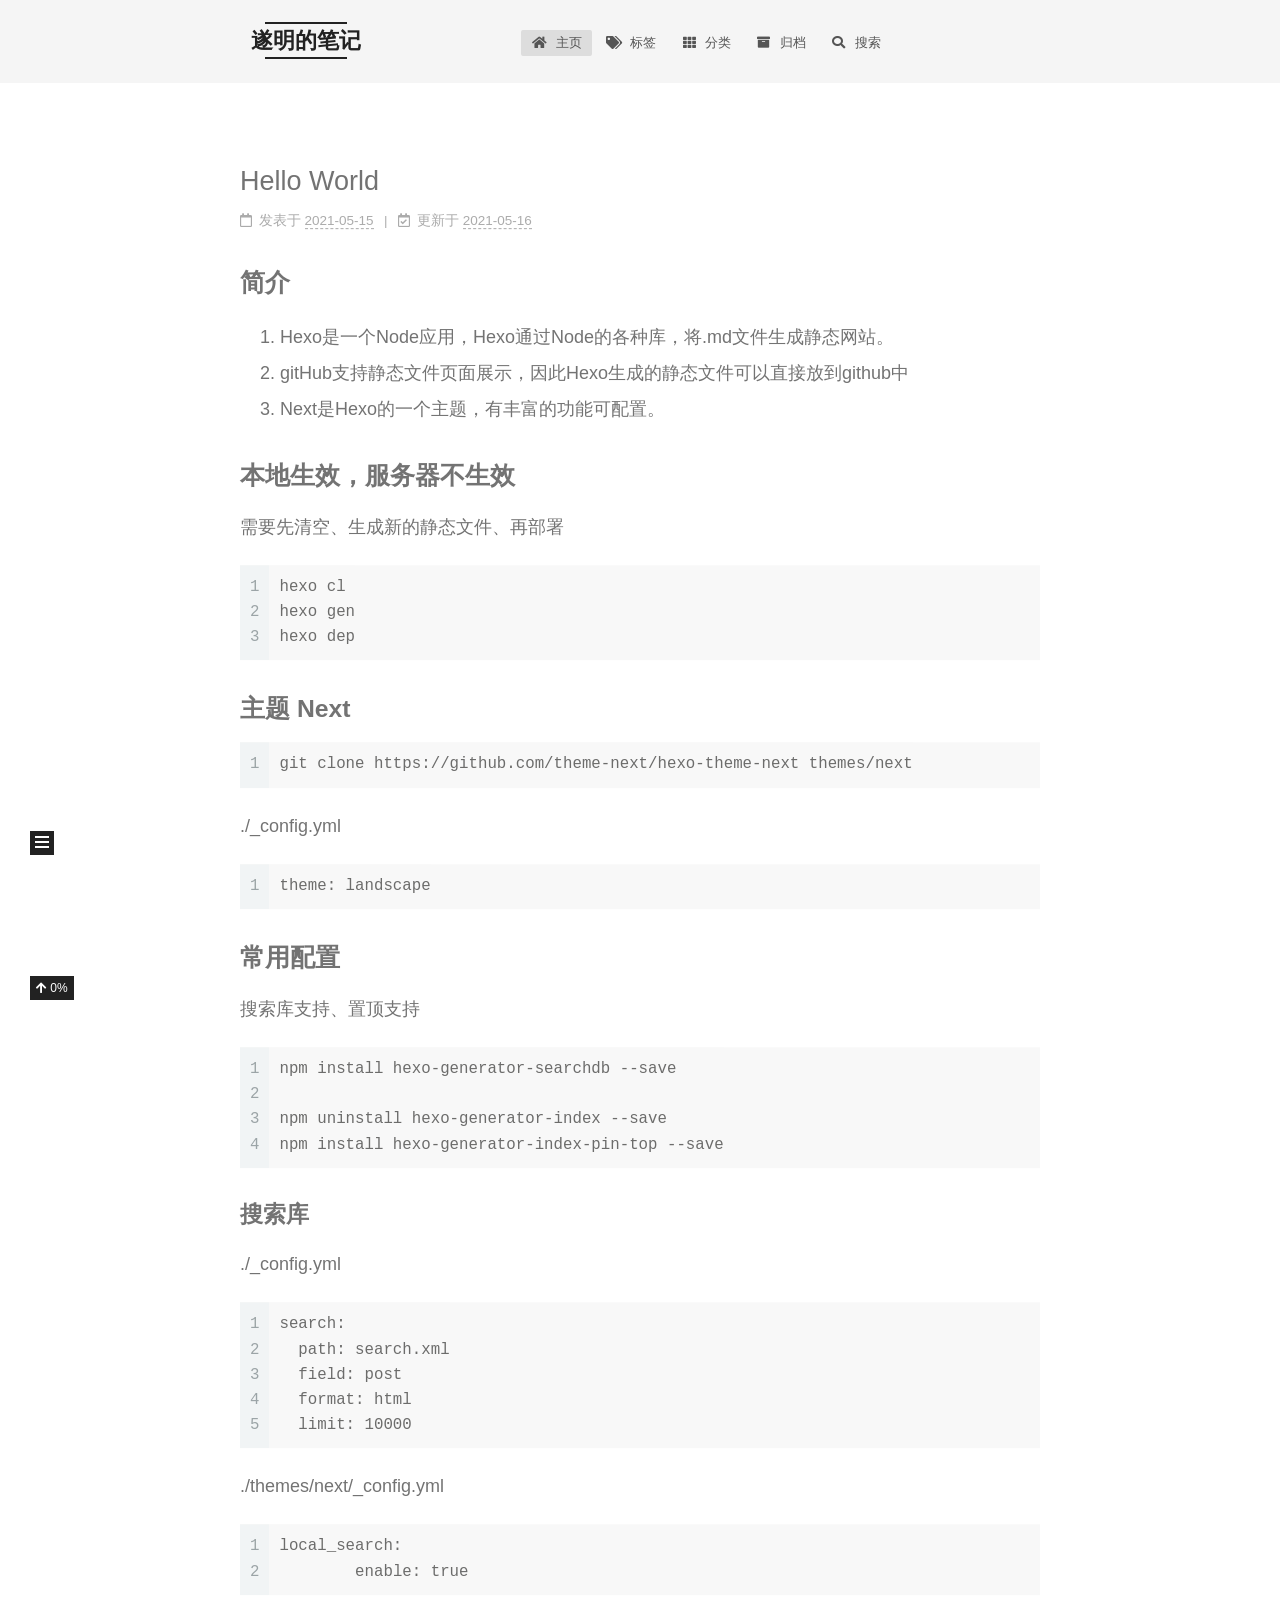
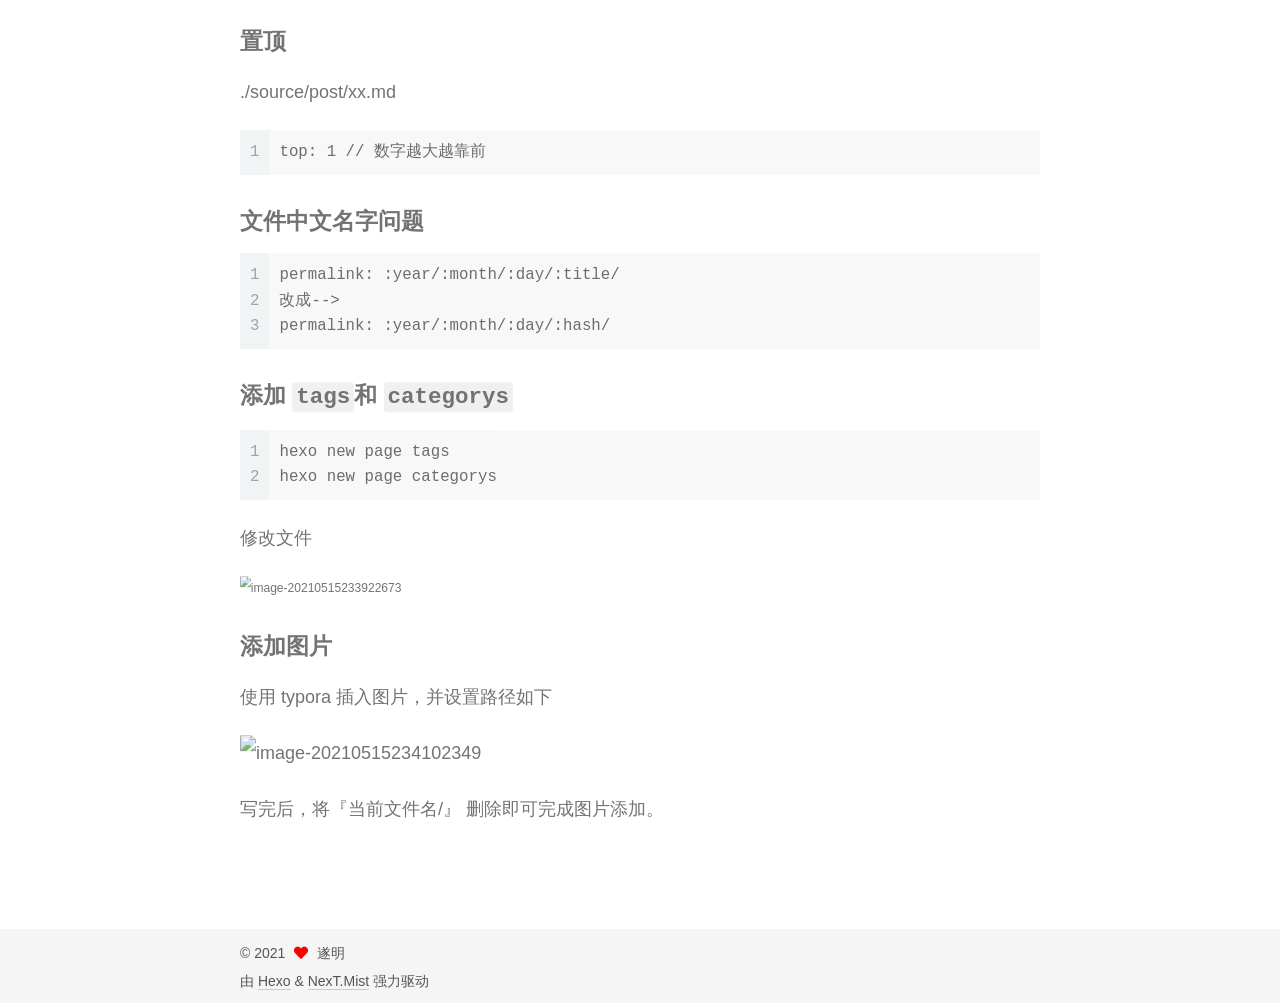
==== commit 42b0918d: "Site updated: 2021-05-16 00:08:47" ====
--- a/index.html
+++ b/index.html
@@ -185,7 +185,7 @@
   
   
   <article itemscope itemtype="http://schema.org/Article" class="post-block" lang="zh-CN">
-    <link itemprop="mainEntityOfPage" href="http://example.com/2021/05/15/6f0eca87f410/">
+    <link itemprop="mainEntityOfPage" href="http://example.com/2021/05/15/1b1643e0130a/">
 
     <span hidden itemprop="author" itemscope itemtype="http://schema.org/Person">
       <meta itemprop="image" content="/images/avatar.gif">
@@ -199,7 +199,7 @@
       <header class="post-header">
         <h2 class="post-title" itemprop="name headline">
           
-            <a href="/2021/05/15/6f0eca87f410/" class="post-title-link" itemprop="url">Hello World</a>
+            <a href="/2021/05/15/1b1643e0130a/" class="post-title-link" itemprop="url">Hello World</a>
         </h2>
 
         <div class="post-meta">
@@ -208,10 +208,16 @@
                 <i class="far fa-calendar"></i>
               </span>
               <span class="post-meta-item-text">发表于</span>
-              
-
-              <time title="创建时间：2021-05-15 21:25:19 / 修改时间：21:50:34" itemprop="dateCreated datePublished" datetime="2021-05-15T21:25:19+08:00">2021-05-15</time>
+
+              <time title="创建时间：2021-05-15 23:08:11" itemprop="dateCreated datePublished" datetime="2021-05-15T23:08:11+08:00">2021-05-15</time>
             </span>
+              <span class="post-meta-item">
+                <span class="post-meta-item-icon">
+                  <i class="far fa-calendar-check"></i>
+                </span>
+                <span class="post-meta-item-text">更新于</span>
+                <time title="修改时间：2021-05-16 00:02:47" itemprop="dateModified" datetime="2021-05-16T00:02:47+08:00">2021-05-16</time>
+              </span>
 
           
 
@@ -224,19 +230,43 @@
     <div class="post-body" itemprop="articleBody">
 
       
-          <p>Welcome to <a target="_blank" rel="noopener" href="https://hexo.io/">Hexo</a>! This is your very first post. Check <a target="_blank" rel="noopener" href="https://hexo.io/docs/">documentation</a> for more info. If you get any problems when using Hexo, you can find the answer in <a target="_blank" rel="noopener" href="https://hexo.io/docs/troubleshooting.html">troubleshooting</a> or you can ask me on <a target="_blank" rel="noopener" href="https://github.com/hexojs/hexo/issues">GitHub</a>.</p>
-<h2 id="Quick-Start"><a href="#Quick-Start" class="headerlink" title="Quick Start"></a>Quick Start</h2><h3 id="Create-a-new-post"><a href="#Create-a-new-post" class="headerlink" title="Create a new post"></a>Create a new post</h3><figure class="highlight bash"><table><tr><td class="gutter"><pre><span class="line">1</span><br></pre></td><td class="code"><pre><span class="line">$ hexo new <span class="string">&quot;My New Post&quot;</span></span><br></pre></td></tr></table></figure>
-
-<p>More info: <a target="_blank" rel="noopener" href="https://hexo.io/docs/writing.html">Writing</a></p>
-<h3 id="Run-server"><a href="#Run-server" class="headerlink" title="Run server"></a>Run server</h3><figure class="highlight bash"><table><tr><td class="gutter"><pre><span class="line">1</span><br></pre></td><td class="code"><pre><span class="line">$ hexo server</span><br></pre></td></tr></table></figure>
-
-<p>More info: <a target="_blank" rel="noopener" href="https://hexo.io/docs/server.html">Server</a></p>
-<h3 id="Generate-static-files"><a href="#Generate-static-files" class="headerlink" title="Generate static files"></a>Generate static files</h3><figure class="highlight bash"><table><tr><td class="gutter"><pre><span class="line">1</span><br></pre></td><td class="code"><pre><span class="line">$ hexo generate</span><br></pre></td></tr></table></figure>
-
-<p>More info: <a target="_blank" rel="noopener" href="https://hexo.io/docs/generating.html">Generating</a></p>
-<h3 id="Deploy-to-remote-sites"><a href="#Deploy-to-remote-sites" class="headerlink" title="Deploy to remote sites"></a>Deploy to remote sites</h3><figure class="highlight bash"><table><tr><td class="gutter"><pre><span class="line">1</span><br></pre></td><td class="code"><pre><span class="line">$ hexo deploy</span><br></pre></td></tr></table></figure>
-
-<p>More info: <a target="_blank" rel="noopener" href="https://hexo.io/docs/one-command-deployment.html">Deployment</a></p>
+          <h2 id="简介"><a href="#简介" class="headerlink" title="简介"></a>简介</h2><ol>
+<li>Hexo是一个Node应用，Hexo通过Node的各种库，将.md文件生成静态网站。</li>
+<li>gitHub支持静态文件页面展示，因此Hexo生成的静态文件可以直接放到github中</li>
+<li>Next是Hexo的一个主题，有丰富的功能可配置。</li>
+</ol>
+<h2 id="本地生效，服务器不生效"><a href="#本地生效，服务器不生效" class="headerlink" title="本地生效，服务器不生效"></a>本地生效，服务器不生效</h2><p>需要先清空、生成新的静态文件、再部署</p>
+<figure class="highlight plaintext"><table><tr><td class="gutter"><pre><span class="line">1</span><br><span class="line">2</span><br><span class="line">3</span><br></pre></td><td class="code"><pre><span class="line">hexo cl</span><br><span class="line">hexo gen</span><br><span class="line">hexo dep</span><br></pre></td></tr></table></figure>
+
+<h2 id="主题-Next"><a href="#主题-Next" class="headerlink" title="主题 Next"></a>主题 Next</h2><figure class="highlight plaintext"><table><tr><td class="gutter"><pre><span class="line">1</span><br></pre></td><td class="code"><pre><span class="line">git clone https://github.com/theme-next/hexo-theme-next themes/next</span><br></pre></td></tr></table></figure>
+
+<p>./_config.yml</p>
+<figure class="highlight plaintext"><table><tr><td class="gutter"><pre><span class="line">1</span><br></pre></td><td class="code"><pre><span class="line">theme: landscape</span><br></pre></td></tr></table></figure>
+
+
+
+<h2 id="常用配置"><a href="#常用配置" class="headerlink" title="常用配置"></a>常用配置</h2><p>搜索库支持、置顶支持</p>
+<figure class="highlight plaintext"><table><tr><td class="gutter"><pre><span class="line">1</span><br><span class="line">2</span><br><span class="line">3</span><br><span class="line">4</span><br></pre></td><td class="code"><pre><span class="line">npm install hexo-generator-searchdb --save</span><br><span class="line"></span><br><span class="line">npm uninstall hexo-generator-index --save</span><br><span class="line">npm install hexo-generator-index-pin-top --save</span><br></pre></td></tr></table></figure>
+
+<h3 id="搜索库"><a href="#搜索库" class="headerlink" title="搜索库"></a>搜索库</h3><p>./_config.yml</p>
+<figure class="highlight plaintext"><table><tr><td class="gutter"><pre><span class="line">1</span><br><span class="line">2</span><br><span class="line">3</span><br><span class="line">4</span><br><span class="line">5</span><br></pre></td><td class="code"><pre><span class="line">search:</span><br><span class="line">  path: search.xml</span><br><span class="line">  field: post</span><br><span class="line">  format: html</span><br><span class="line">  limit: 10000</span><br></pre></td></tr></table></figure>
+
+<p>./themes/next/_config.yml</p>
+<figure class="highlight plaintext"><table><tr><td class="gutter"><pre><span class="line">1</span><br><span class="line">2</span><br></pre></td><td class="code"><pre><span class="line">local_search:</span><br><span class="line">	enable: true</span><br></pre></td></tr></table></figure>
+
+<h3 id="置顶"><a href="#置顶" class="headerlink" title="置顶"></a>置顶</h3><p>./source/post/xx.md</p>
+<figure class="highlight plaintext"><table><tr><td class="gutter"><pre><span class="line">1</span><br></pre></td><td class="code"><pre><span class="line">top: 1 // 数字越大越靠前</span><br></pre></td></tr></table></figure>
+
+<h3 id="文件中文名字问题"><a href="#文件中文名字问题" class="headerlink" title="文件中文名字问题"></a>文件中文名字问题</h3><figure class="highlight plaintext"><table><tr><td class="gutter"><pre><span class="line">1</span><br><span class="line">2</span><br><span class="line">3</span><br></pre></td><td class="code"><pre><span class="line">permalink: :year/:month/:day/:title/ </span><br><span class="line">改成--&gt;</span><br><span class="line">permalink: :year/:month/:day/:hash/</span><br></pre></td></tr></table></figure>
+
+<h3 id="添加-tags和-categorys"><a href="#添加-tags和-categorys" class="headerlink" title="添加 tags和 categorys"></a>添加 <code>tags</code>和 <code>categorys</code></h3><figure class="highlight plaintext"><table><tr><td class="gutter"><pre><span class="line">1</span><br><span class="line">2</span><br></pre></td><td class="code"><pre><span class="line">hexo new page tags</span><br><span class="line">hexo new page categorys</span><br></pre></td></tr></table></figure>
+
+<p>修改文件</p>
+<img src="image-20210515233922673.png" alt="image-20210515233922673" style="zoom:67%;" />
+
+<h3 id="添加图片"><a href="#添加图片" class="headerlink" title="添加图片"></a>添加图片</h3><p>使用 typora 插入图片，并设置路径如下</p>
+<p><img src="image-20210515234102349.png" alt="image-20210515234102349"></p>
+<p>写完后，将『当前文件名/』 删除即可完成图片添加。 </p>
 
       
     </div>
--- a/css/main.css
+++ b/css/main.css
@@ -1193,7 +1193,7 @@
 }
 .links-of-author a::before,
 .links-of-author span.exturl::before {
-  background: #44ffdb;
+  background: #adbd2f;
   border-radius: 50%;
   content: ' ';
   display: inline-block;
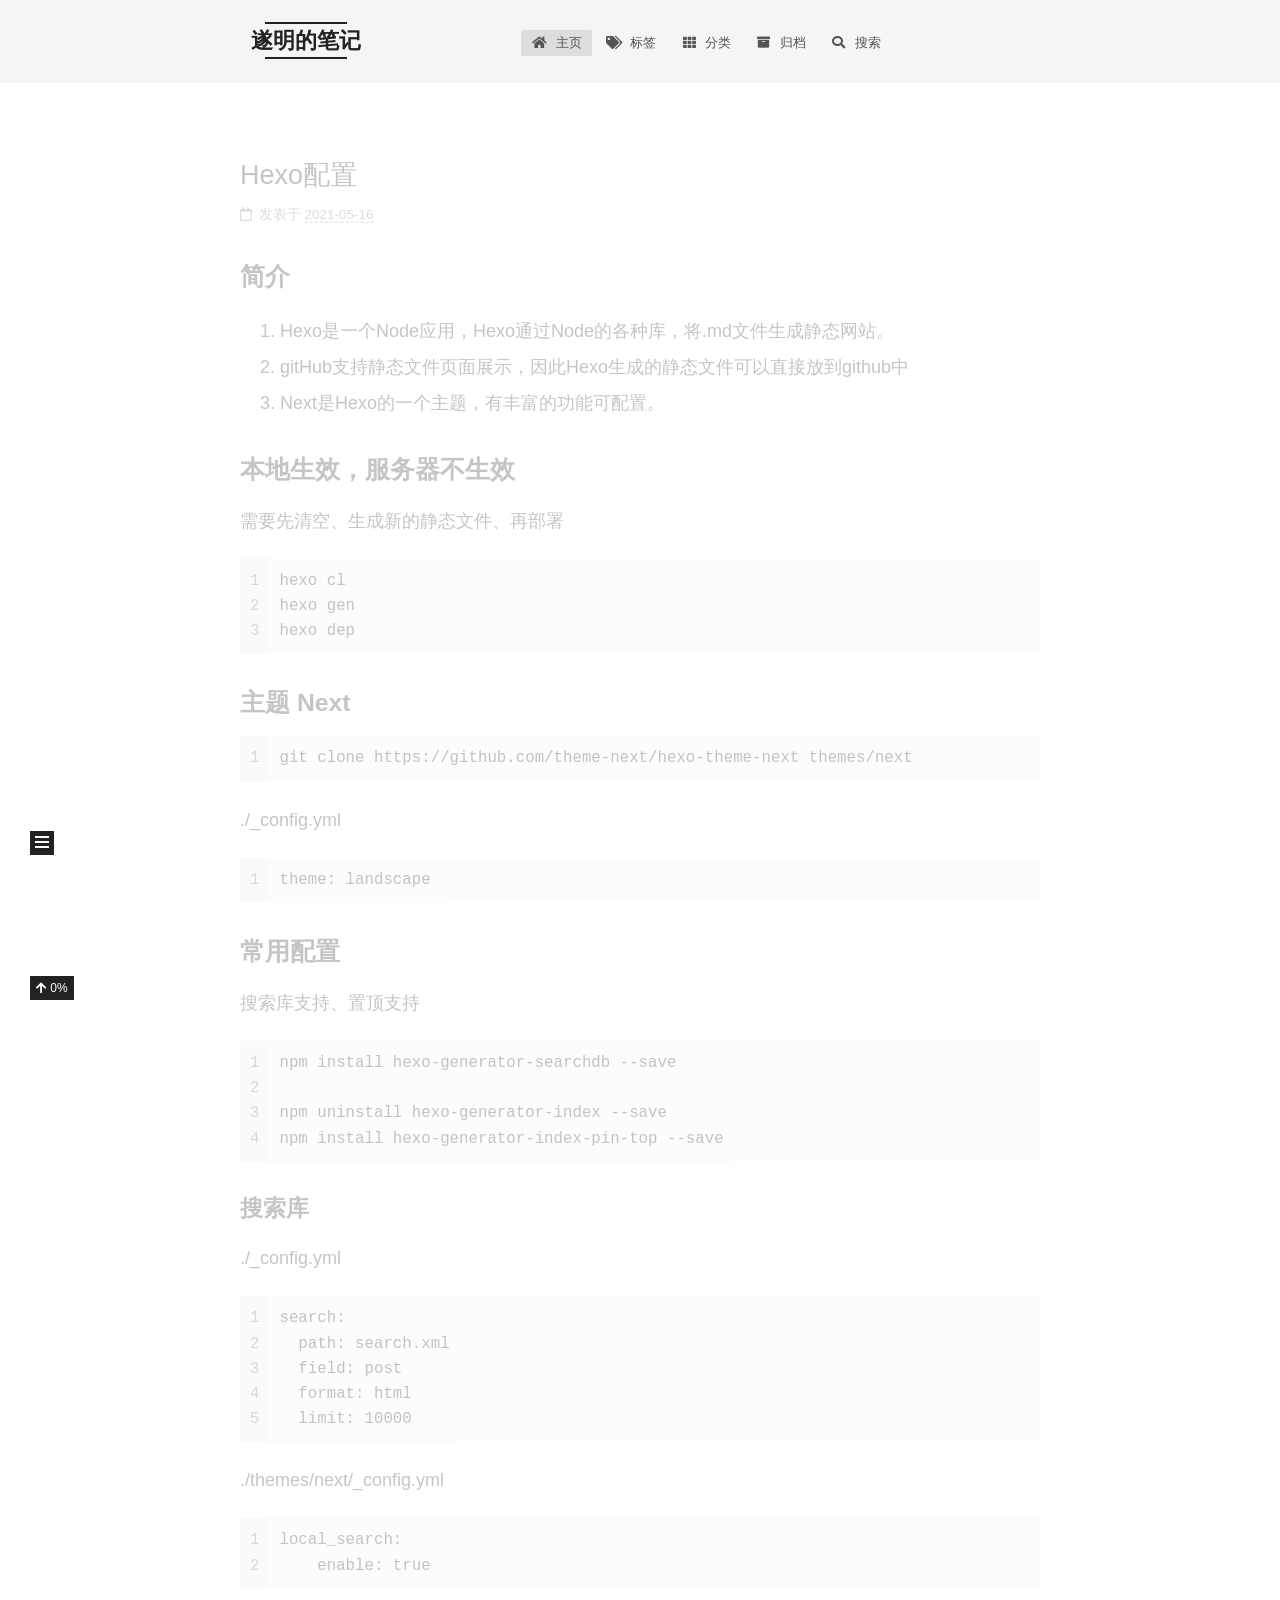
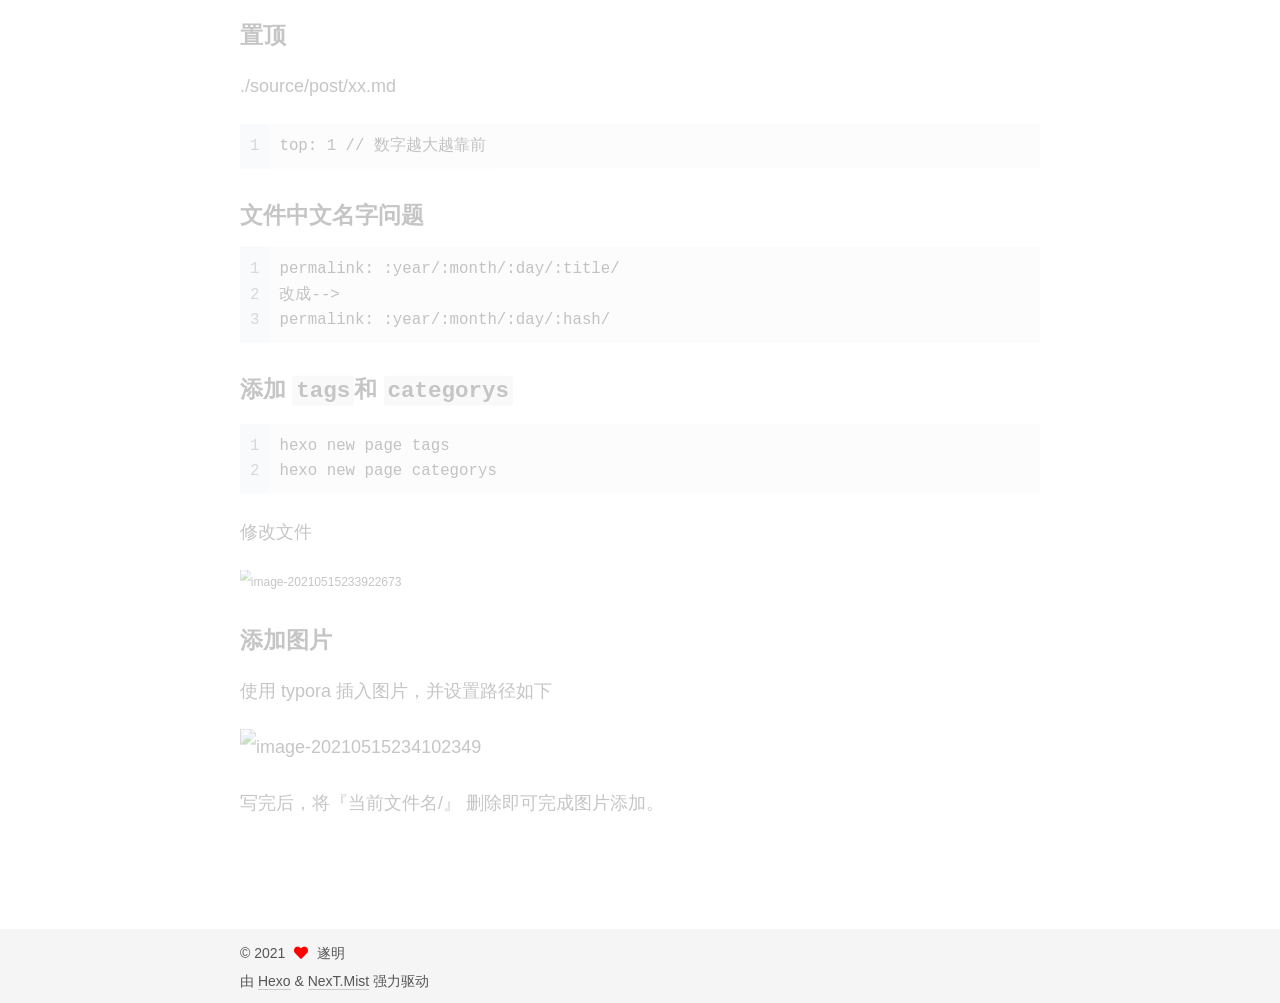
==== commit 0127a1dd: "Site updated: 2021-05-16 00:13:34" ====
--- a/index.html
+++ b/index.html
@@ -185,7 +185,7 @@
   
   
   <article itemscope itemtype="http://schema.org/Article" class="post-block" lang="zh-CN">
-    <link itemprop="mainEntityOfPage" href="http://example.com/2021/05/15/1b1643e0130a/">
+    <link itemprop="mainEntityOfPage" href="http://example.com/2021/05/16/124b790606a0/">
 
     <span hidden itemprop="author" itemscope itemtype="http://schema.org/Person">
       <meta itemprop="image" content="/images/avatar.gif">
@@ -199,7 +199,7 @@
       <header class="post-header">
         <h2 class="post-title" itemprop="name headline">
           
-            <a href="/2021/05/15/1b1643e0130a/" class="post-title-link" itemprop="url">Hello World</a>
+            <a href="/2021/05/16/124b790606a0/" class="post-title-link" itemprop="url">Hexo配置</a>
         </h2>
 
         <div class="post-meta">
@@ -208,16 +208,10 @@
                 <i class="far fa-calendar"></i>
               </span>
               <span class="post-meta-item-text">发表于</span>
-
-              <time title="创建时间：2021-05-15 23:08:11" itemprop="dateCreated datePublished" datetime="2021-05-15T23:08:11+08:00">2021-05-15</time>
+              
+
+              <time title="创建时间：2021-05-16 00:11:56 / 修改时间：00:12:34" itemprop="dateCreated datePublished" datetime="2021-05-16T00:11:56+08:00">2021-05-16</time>
             </span>
-              <span class="post-meta-item">
-                <span class="post-meta-item-icon">
-                  <i class="far fa-calendar-check"></i>
-                </span>
-                <span class="post-meta-item-text">更新于</span>
-                <time title="修改时间：2021-05-16 00:02:47" itemprop="dateModified" datetime="2021-05-16T00:02:47+08:00">2021-05-16</time>
-              </span>
 
           
 
@@ -252,7 +246,7 @@
 <figure class="highlight plaintext"><table><tr><td class="gutter"><pre><span class="line">1</span><br><span class="line">2</span><br><span class="line">3</span><br><span class="line">4</span><br><span class="line">5</span><br></pre></td><td class="code"><pre><span class="line">search:</span><br><span class="line">  path: search.xml</span><br><span class="line">  field: post</span><br><span class="line">  format: html</span><br><span class="line">  limit: 10000</span><br></pre></td></tr></table></figure>
 
 <p>./themes/next/_config.yml</p>
-<figure class="highlight plaintext"><table><tr><td class="gutter"><pre><span class="line">1</span><br><span class="line">2</span><br></pre></td><td class="code"><pre><span class="line">local_search:</span><br><span class="line">	enable: true</span><br></pre></td></tr></table></figure>
+<figure class="highlight plaintext"><table><tr><td class="gutter"><pre><span class="line">1</span><br><span class="line">2</span><br></pre></td><td class="code"><pre><span class="line">local_search:</span><br><span class="line">    enable: true</span><br></pre></td></tr></table></figure>
 
 <h3 id="置顶"><a href="#置顶" class="headerlink" title="置顶"></a>置顶</h3><p>./source/post/xx.md</p>
 <figure class="highlight plaintext"><table><tr><td class="gutter"><pre><span class="line">1</span><br></pre></td><td class="code"><pre><span class="line">top: 1 // 数字越大越靠前</span><br></pre></td></tr></table></figure>
--- a/css/main.css
+++ b/css/main.css
@@ -1193,7 +1193,7 @@
 }
 .links-of-author a::before,
 .links-of-author span.exturl::before {
-  background: #adbd2f;
+  background: #c1ff44;
   border-radius: 50%;
   content: ' ';
   display: inline-block;
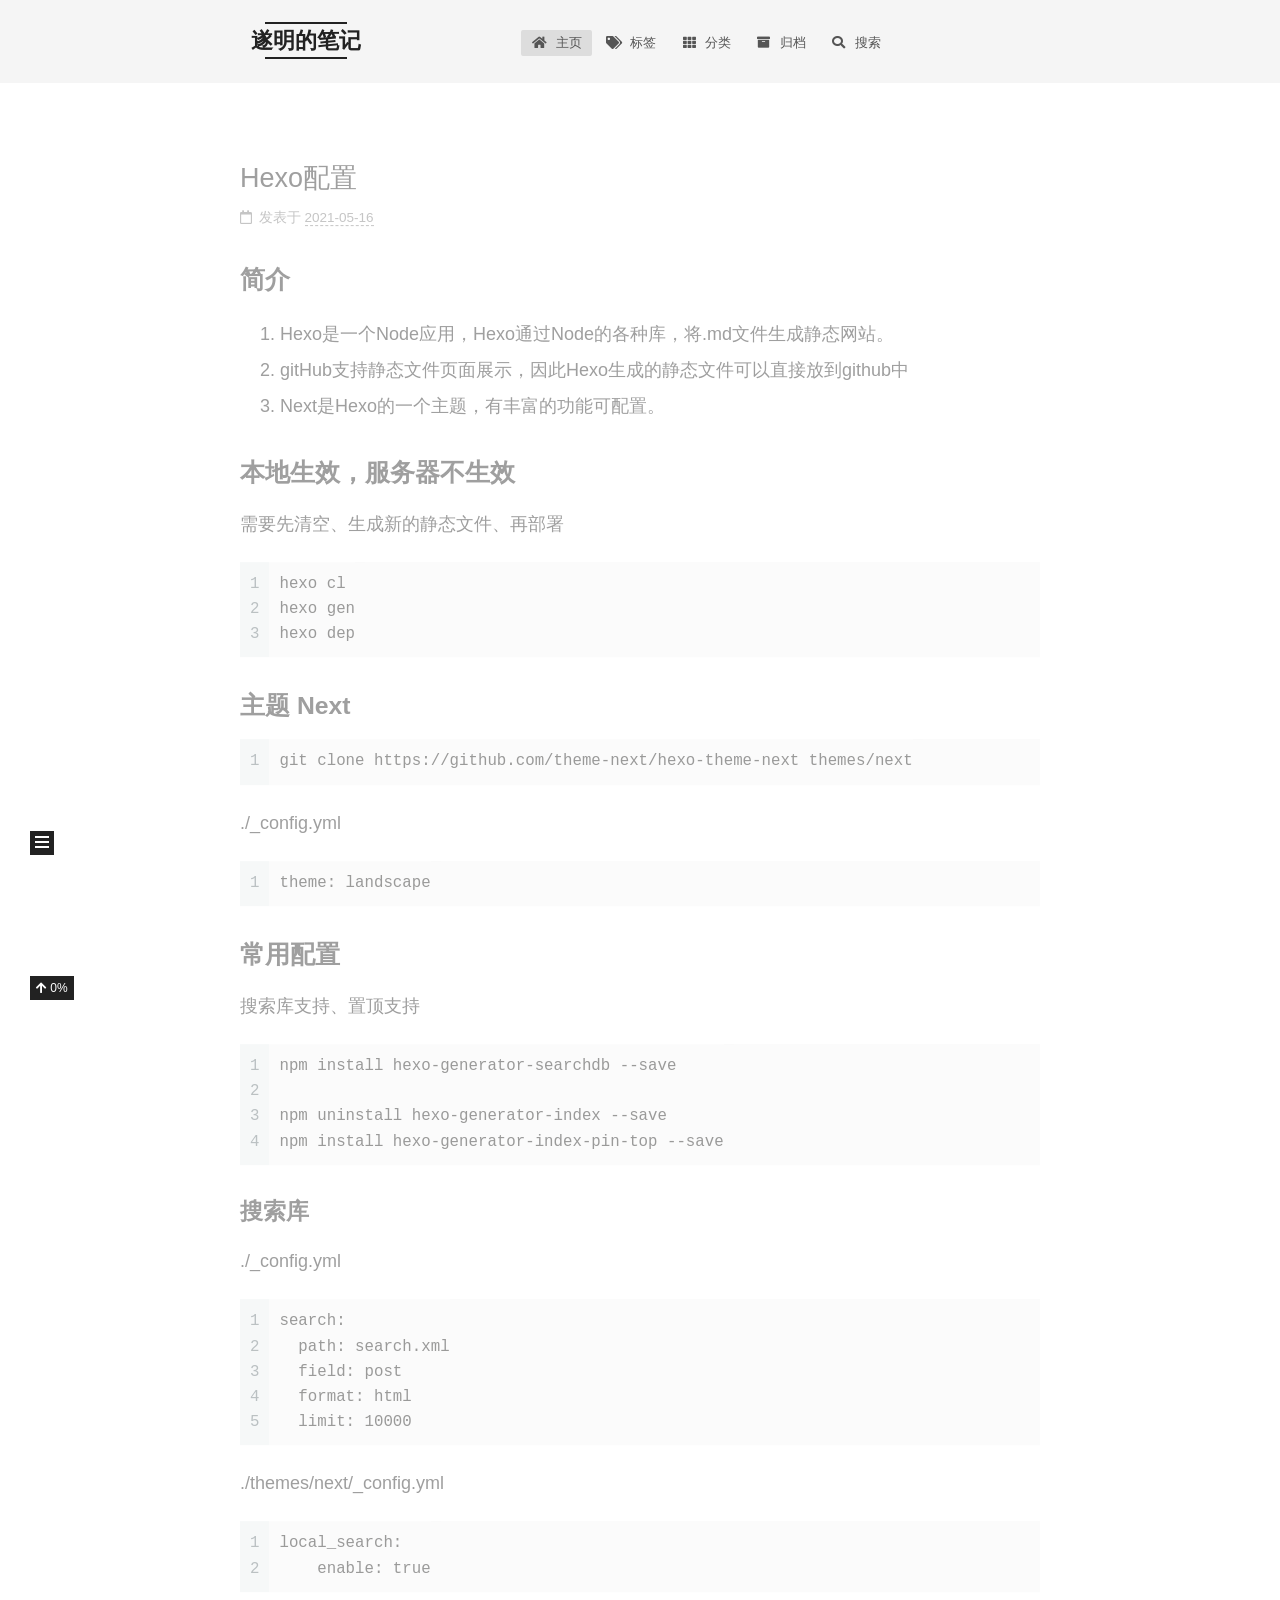
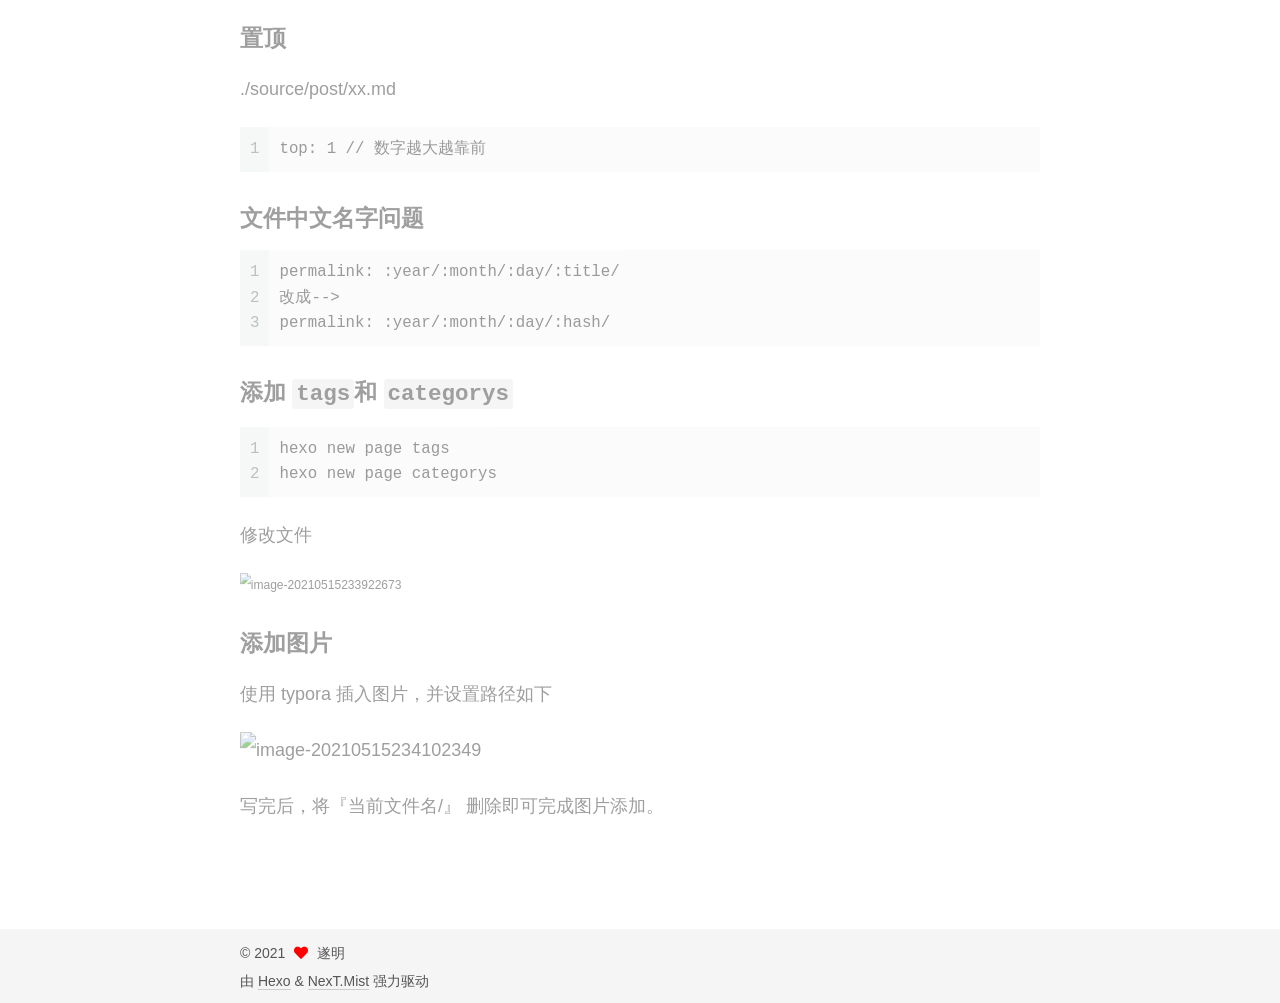
==== commit 04cf5b52: "Site updated: 2021-05-16 00:17:18" ====
--- a/index.html
+++ b/index.html
@@ -210,7 +210,7 @@
               <span class="post-meta-item-text">发表于</span>
               
 
-              <time title="创建时间：2021-05-16 00:11:56 / 修改时间：00:12:34" itemprop="dateCreated datePublished" datetime="2021-05-16T00:11:56+08:00">2021-05-16</time>
+              <time title="创建时间：2021-05-16 00:11:56 / 修改时间：00:16:41" itemprop="dateCreated datePublished" datetime="2021-05-16T00:11:56+08:00">2021-05-16</time>
             </span>
 
           
--- a/css/main.css
+++ b/css/main.css
@@ -1193,7 +1193,7 @@
 }
 .links-of-author a::before,
 .links-of-author span.exturl::before {
-  background: #c1ff44;
+  background: #d0ffdd;
   border-radius: 50%;
   content: ' ';
   display: inline-block;
